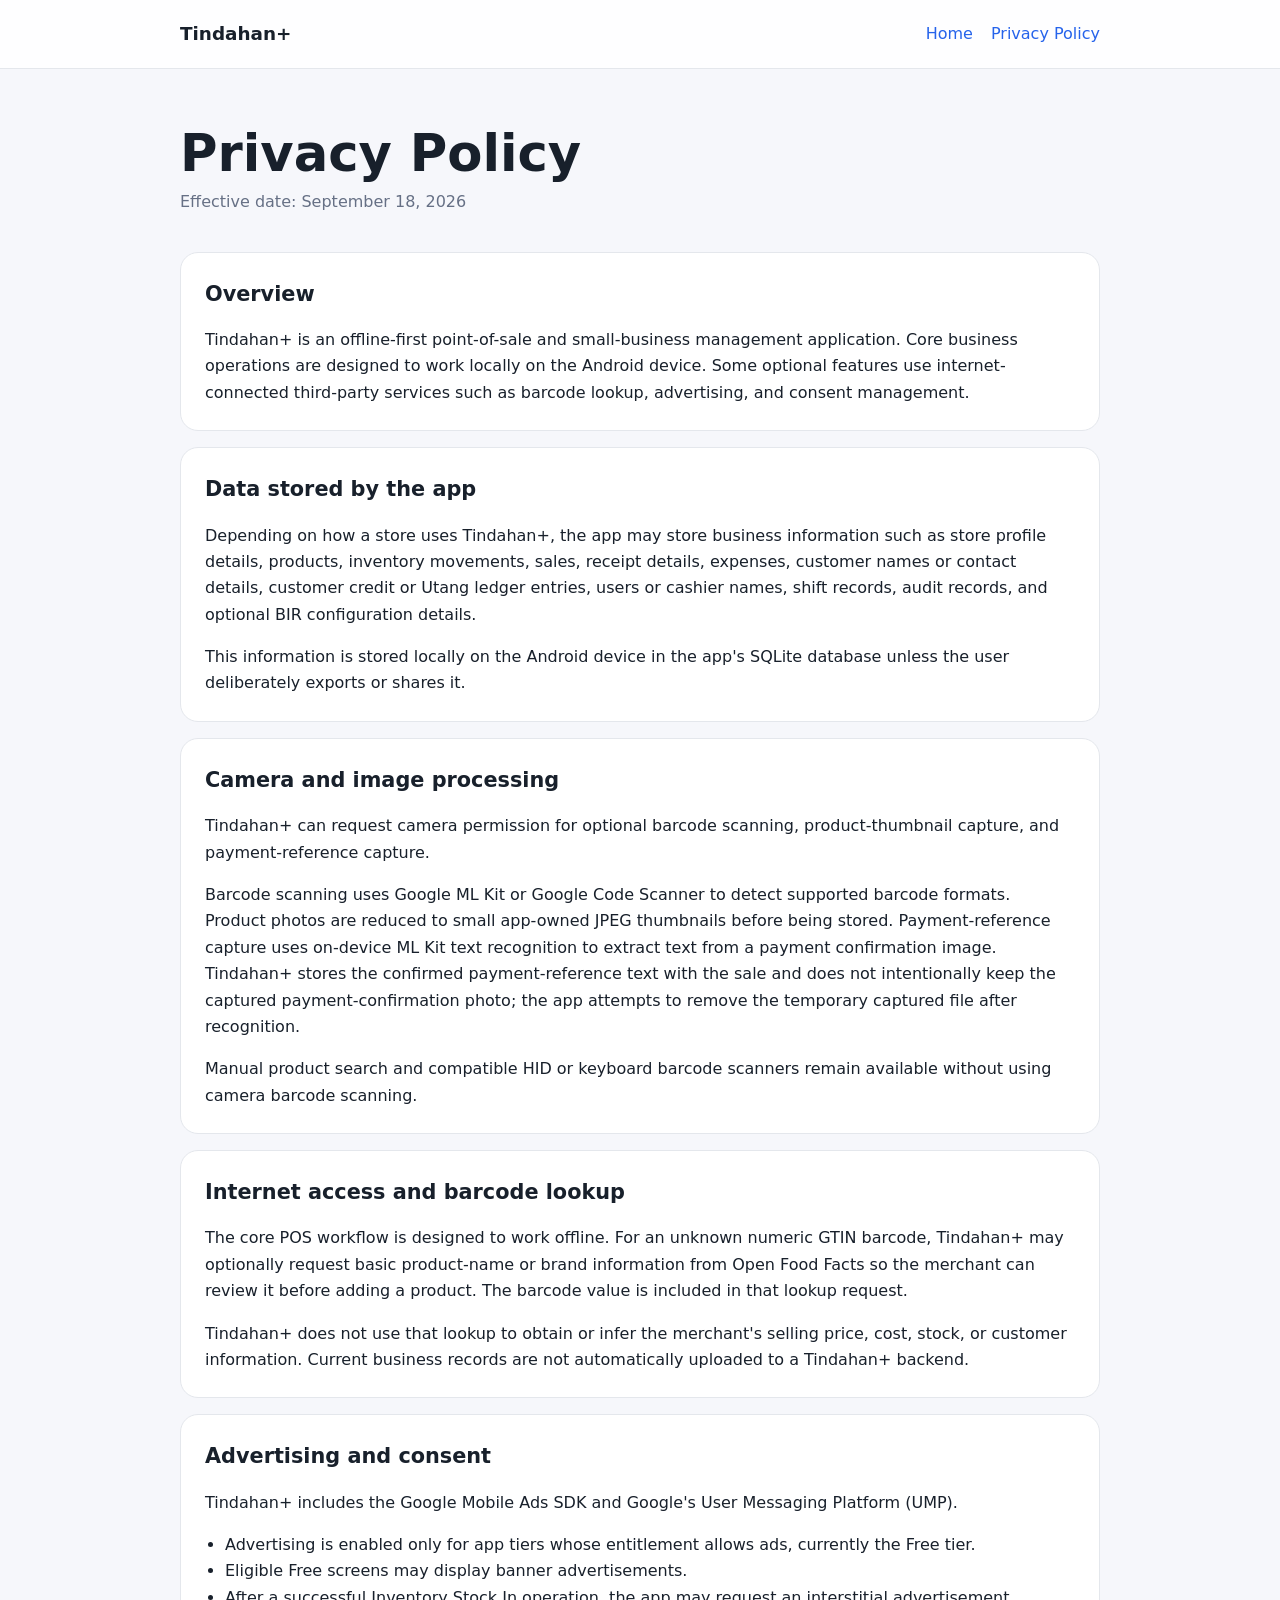
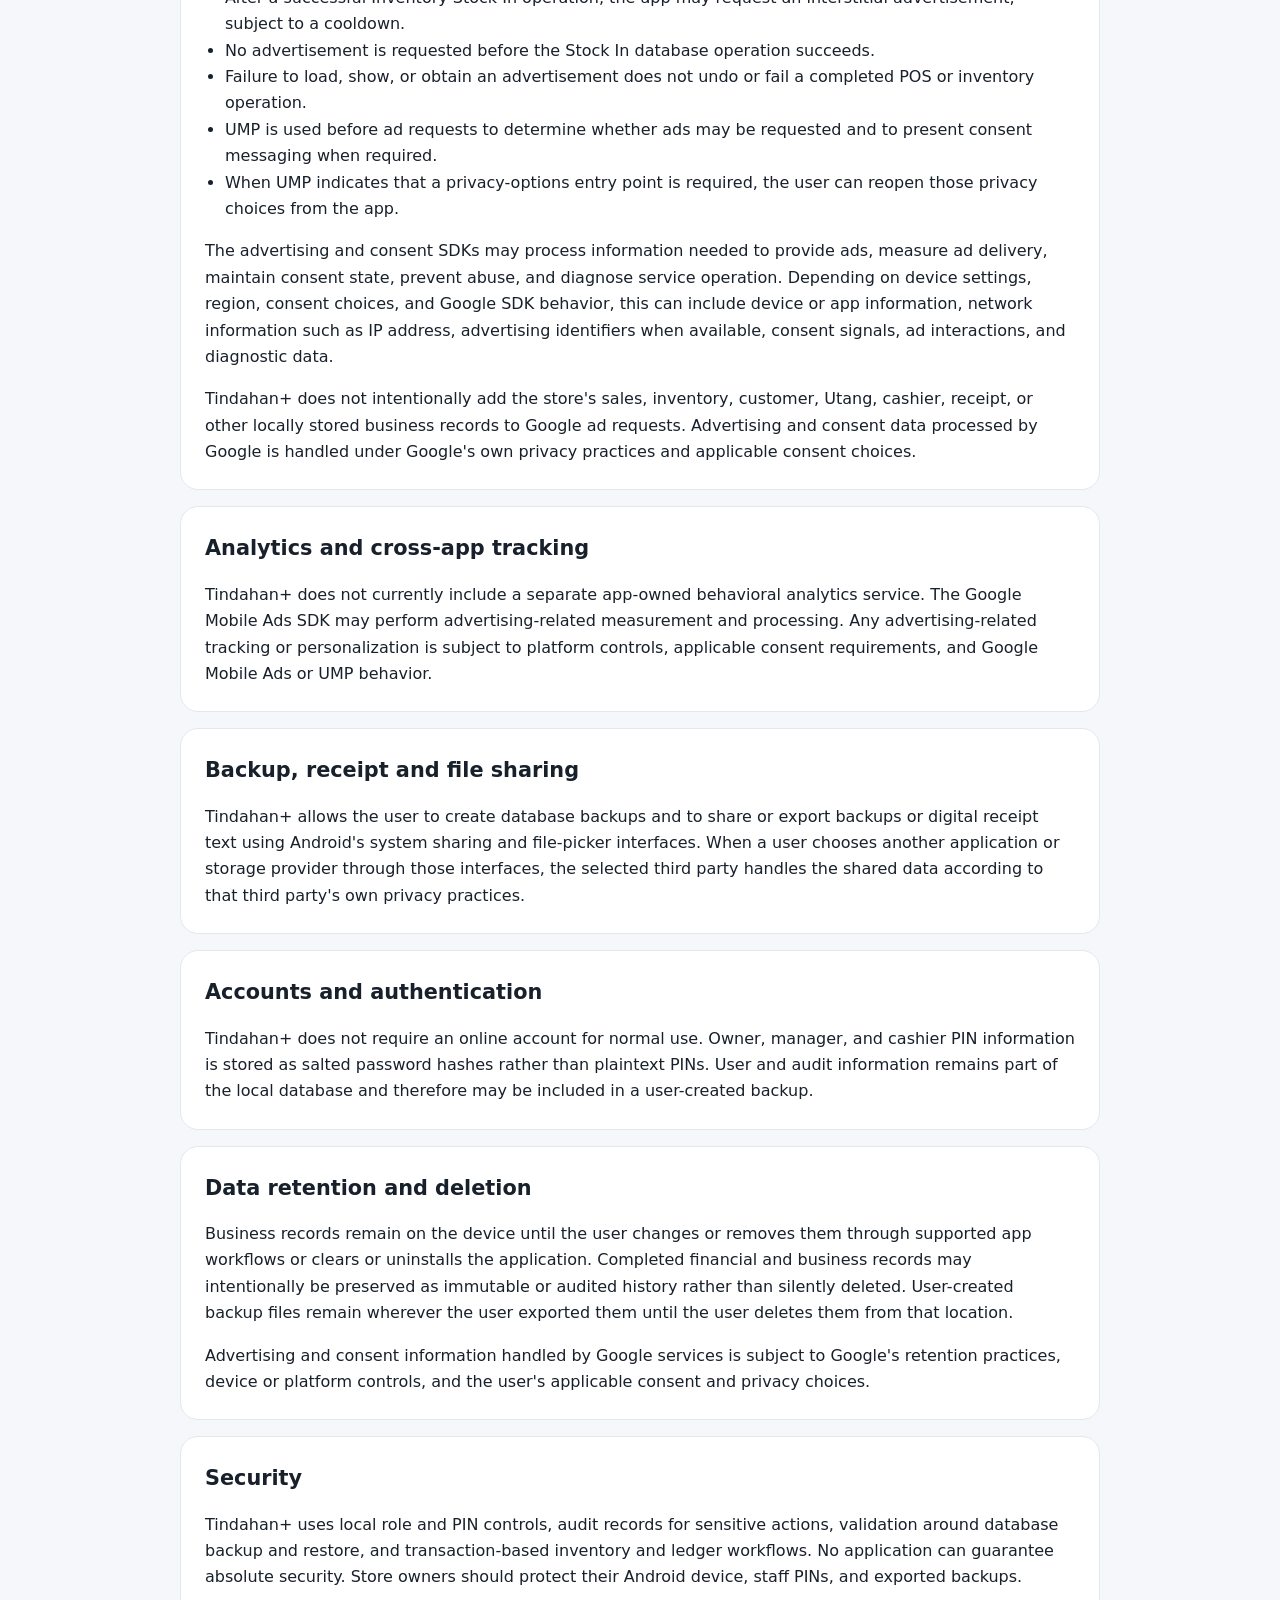
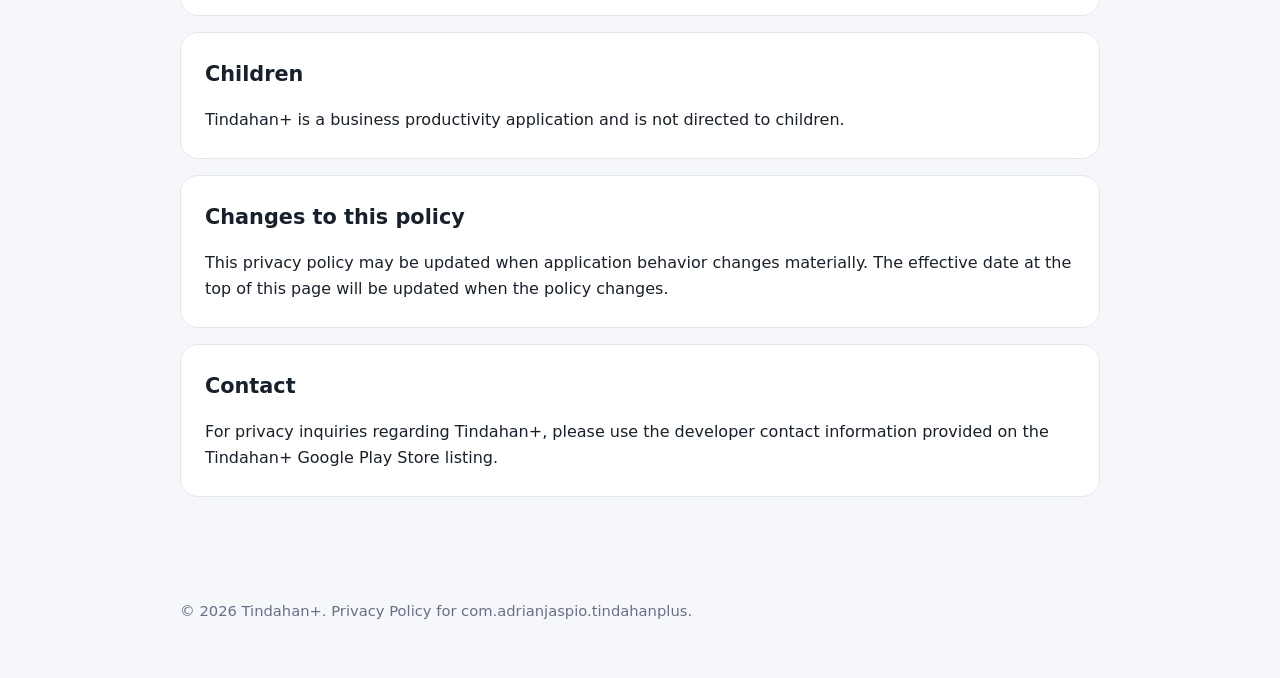
==== privacy/index.html @ 33406002 "Add public privacy policy page" ====
<!doctype html>
<html lang="en">
<head>
  <meta charset="utf-8">
  <meta name="viewport" content="width=device-width,initial-scale=1">
  <meta name="description" content="Privacy Policy for the Tindahan+ Android application.">
  <title>Privacy Policy — Tindahan+</title>
  <link rel="stylesheet" href="../styles.css">
</head>
<body>
  <header class="site-header">
    <nav class="nav" aria-label="Primary">
      <a class="brand" href="../">Tindahan+</a>
      <div class="nav-links">
        <a href="../">Home</a>
        <a href="./" aria-current="page">Privacy Policy</a>
      </div>
    </nav>
  </header>

  <main class="policy">
    <h1>Privacy Policy</h1>
    <p class="effective">Effective date: September 18, 2026</p>

    <section>
      <h2>Overview</h2>
      <p>Tindahan+ is an offline-first point-of-sale and small-business management application. Core business operations are designed to work locally on the Android device. Some optional features use internet-connected third-party services such as barcode lookup, advertising, and consent management.</p>
    </section>

    <section>
      <h2>Data stored by the app</h2>
      <p>Depending on how a store uses Tindahan+, the app may store business information such as store profile details, products, inventory movements, sales, receipt details, expenses, customer names or contact details, customer credit or Utang ledger entries, users or cashier names, shift records, audit records, and optional BIR configuration details.</p>
      <p>This information is stored locally on the Android device in the app's SQLite database unless the user deliberately exports or shares it.</p>
    </section>

    <section>
      <h2>Camera and image processing</h2>
      <p>Tindahan+ can request camera permission for optional barcode scanning, product-thumbnail capture, and payment-reference capture.</p>
      <p>Barcode scanning uses Google ML Kit or Google Code Scanner to detect supported barcode formats. Product photos are reduced to small app-owned JPEG thumbnails before being stored. Payment-reference capture uses on-device ML Kit text recognition to extract text from a payment confirmation image. Tindahan+ stores the confirmed payment-reference text with the sale and does not intentionally keep the captured payment-confirmation photo; the app attempts to remove the temporary captured file after recognition.</p>
      <p>Manual product search and compatible HID or keyboard barcode scanners remain available without using camera barcode scanning.</p>
    </section>

    <section>
      <h2>Internet access and barcode lookup</h2>
      <p>The core POS workflow is designed to work offline. For an unknown numeric GTIN barcode, Tindahan+ may optionally request basic product-name or brand information from Open Food Facts so the merchant can review it before adding a product. The barcode value is included in that lookup request.</p>
      <p>Tindahan+ does not use that lookup to obtain or infer the merchant's selling price, cost, stock, or customer information. Current business records are not automatically uploaded to a Tindahan+ backend.</p>
    </section>

    <section>
      <h2>Advertising and consent</h2>
      <p>Tindahan+ includes the Google Mobile Ads SDK and Google's User Messaging Platform (UMP).</p>
      <ul>
        <li>Advertising is enabled only for app tiers whose entitlement allows ads, currently the Free tier.</li>
        <li>Eligible Free screens may display banner advertisements.</li>
        <li>After a successful Inventory Stock In operation, the app may request an interstitial advertisement, subject to a cooldown.</li>
        <li>No advertisement is requested before the Stock In database operation succeeds.</li>
        <li>Failure to load, show, or obtain an advertisement does not undo or fail a completed POS or inventory operation.</li>
        <li>UMP is used before ad requests to determine whether ads may be requested and to present consent messaging when required.</li>
        <li>When UMP indicates that a privacy-options entry point is required, the user can reopen those privacy choices from the app.</li>
      </ul>
      <p>The advertising and consent SDKs may process information needed to provide ads, measure ad delivery, maintain consent state, prevent abuse, and diagnose service operation. Depending on device settings, region, consent choices, and Google SDK behavior, this can include device or app information, network information such as IP address, advertising identifiers when available, consent signals, ad interactions, and diagnostic data.</p>
      <p>Tindahan+ does not intentionally add the store's sales, inventory, customer, Utang, cashier, receipt, or other locally stored business records to Google ad requests. Advertising and consent data processed by Google is handled under Google's own privacy practices and applicable consent choices.</p>
    </section>

    <section>
      <h2>Analytics and cross-app tracking</h2>
      <p>Tindahan+ does not currently include a separate app-owned behavioral analytics service. The Google Mobile Ads SDK may perform advertising-related measurement and processing. Any advertising-related tracking or personalization is subject to platform controls, applicable consent requirements, and Google Mobile Ads or UMP behavior.</p>
    </section>

    <section>
      <h2>Backup, receipt and file sharing</h2>
      <p>Tindahan+ allows the user to create database backups and to share or export backups or digital receipt text using Android's system sharing and file-picker interfaces. When a user chooses another application or storage provider through those interfaces, the selected third party handles the shared data according to that third party's own privacy practices.</p>
    </section>

    <section>
      <h2>Accounts and authentication</h2>
      <p>Tindahan+ does not require an online account for normal use. Owner, manager, and cashier PIN information is stored as salted password hashes rather than plaintext PINs. User and audit information remains part of the local database and therefore may be included in a user-created backup.</p>
    </section>

    <section>
      <h2>Data retention and deletion</h2>
      <p>Business records remain on the device until the user changes or removes them through supported app workflows or clears or uninstalls the application. Completed financial and business records may intentionally be preserved as immutable or audited history rather than silently deleted. User-created backup files remain wherever the user exported them until the user deletes them from that location.</p>
      <p>Advertising and consent information handled by Google services is subject to Google's retention practices, device or platform controls, and the user's applicable consent and privacy choices.</p>
    </section>

    <section>
      <h2>Security</h2>
      <p>Tindahan+ uses local role and PIN controls, audit records for sensitive actions, validation around database backup and restore, and transaction-based inventory and ledger workflows. No application can guarantee absolute security. Store owners should protect their Android device, staff PINs, and exported backups.</p>
    </section>

    <section>
      <h2>Children</h2>
      <p>Tindahan+ is a business productivity application and is not directed to children.</p>
    </section>

    <section>
      <h2>Changes to this policy</h2>
      <p>This privacy policy may be updated when application behavior changes materially. The effective date at the top of this page will be updated when the policy changes.</p>
    </section>

    <section>
      <h2>Contact</h2>
      <p>For privacy inquiries regarding Tindahan+, please use the developer contact information provided on the Tindahan+ Google Play Store listing.</p>
    </section>
  </main>

  <footer>
    <p>© 2026 Tindahan+. Privacy Policy for com.adrianjaspio.tindahanplus.</p>
  </footer>
</body>
</html>
---- styles.css ----
:root{
  --bg:#f6f7fb;
  --surface:#ffffff;
  --text:#18202b;
  --muted:#667085;
  --border:#e4e7ec;
  --accent:#2563eb;
  --max:920px;
}
*{box-sizing:border-box}
html{scroll-behavior:smooth}
body{
  margin:0;
  font-family:Inter,ui-sans-serif,system-ui,-apple-system,BlinkMacSystemFont,"Segoe UI",sans-serif;
  background:var(--bg);
  color:var(--text);
  line-height:1.65;
}
a{color:var(--accent);text-decoration:none}
a:hover{text-decoration:underline}
.site-header{
  background:rgba(255,255,255,.94);
  border-bottom:1px solid var(--border);
}
.nav{
  width:min(var(--max),calc(100% - 32px));
  margin:0 auto;
  min-height:68px;
  display:flex;
  align-items:center;
  justify-content:space-between;
  gap:24px;
}
.brand{font-weight:800;font-size:1.15rem;color:var(--text)}
.nav-links{display:flex;gap:18px;flex-wrap:wrap}
.hero{
  width:min(var(--max),calc(100% - 32px));
  margin:0 auto;
  padding:84px 0 64px;
}
.hero h1{font-size:clamp(2.35rem,7vw,4.7rem);line-height:1.02;margin:0 0 20px}
.hero p{font-size:1.18rem;color:var(--muted);max-width:700px;margin:0}
.card{
  width:min(var(--max),calc(100% - 32px));
  margin:0 auto 64px;
  background:var(--surface);
  border:1px solid var(--border);
  border-radius:22px;
  padding:clamp(24px,4vw,44px);
  box-shadow:0 14px 45px rgba(16,24,40,.06);
}
.card h2{margin-top:0}
.feature-grid{
  display:grid;
  grid-template-columns:repeat(2,minmax(0,1fr));
  gap:12px 28px;
  padding:0;
  margin:24px 0 0;
  list-style:none;
}
.feature-grid li{
  padding:12px 0;
  border-bottom:1px solid var(--border);
}
.policy{
  width:min(var(--max),calc(100% - 32px));
  margin:0 auto;
  padding:56px 0 72px;
}
.policy h1{font-size:clamp(2rem,5vw,3.2rem);line-height:1.1;margin:0 0 8px}
.policy .effective{color:var(--muted);margin:0 0 36px}
.policy section{
  background:var(--surface);
  border:1px solid var(--border);
  border-radius:18px;
  padding:24px;
  margin:0 0 16px;
}
.policy h2{font-size:1.3rem;margin:0 0 10px}
.policy p:last-child,.policy ul:last-child{margin-bottom:0}
.policy ul{padding-left:1.25rem}
footer{
  width:min(var(--max),calc(100% - 32px));
  margin:0 auto;
  padding:0 0 40px;
  color:var(--muted);
  font-size:.92rem;
}
@media(max-width:680px){
  .feature-grid{grid-template-columns:1fr}
  .hero{padding-top:58px}
  .nav{align-items:flex-start;padding:16px 0;min-height:auto}
}
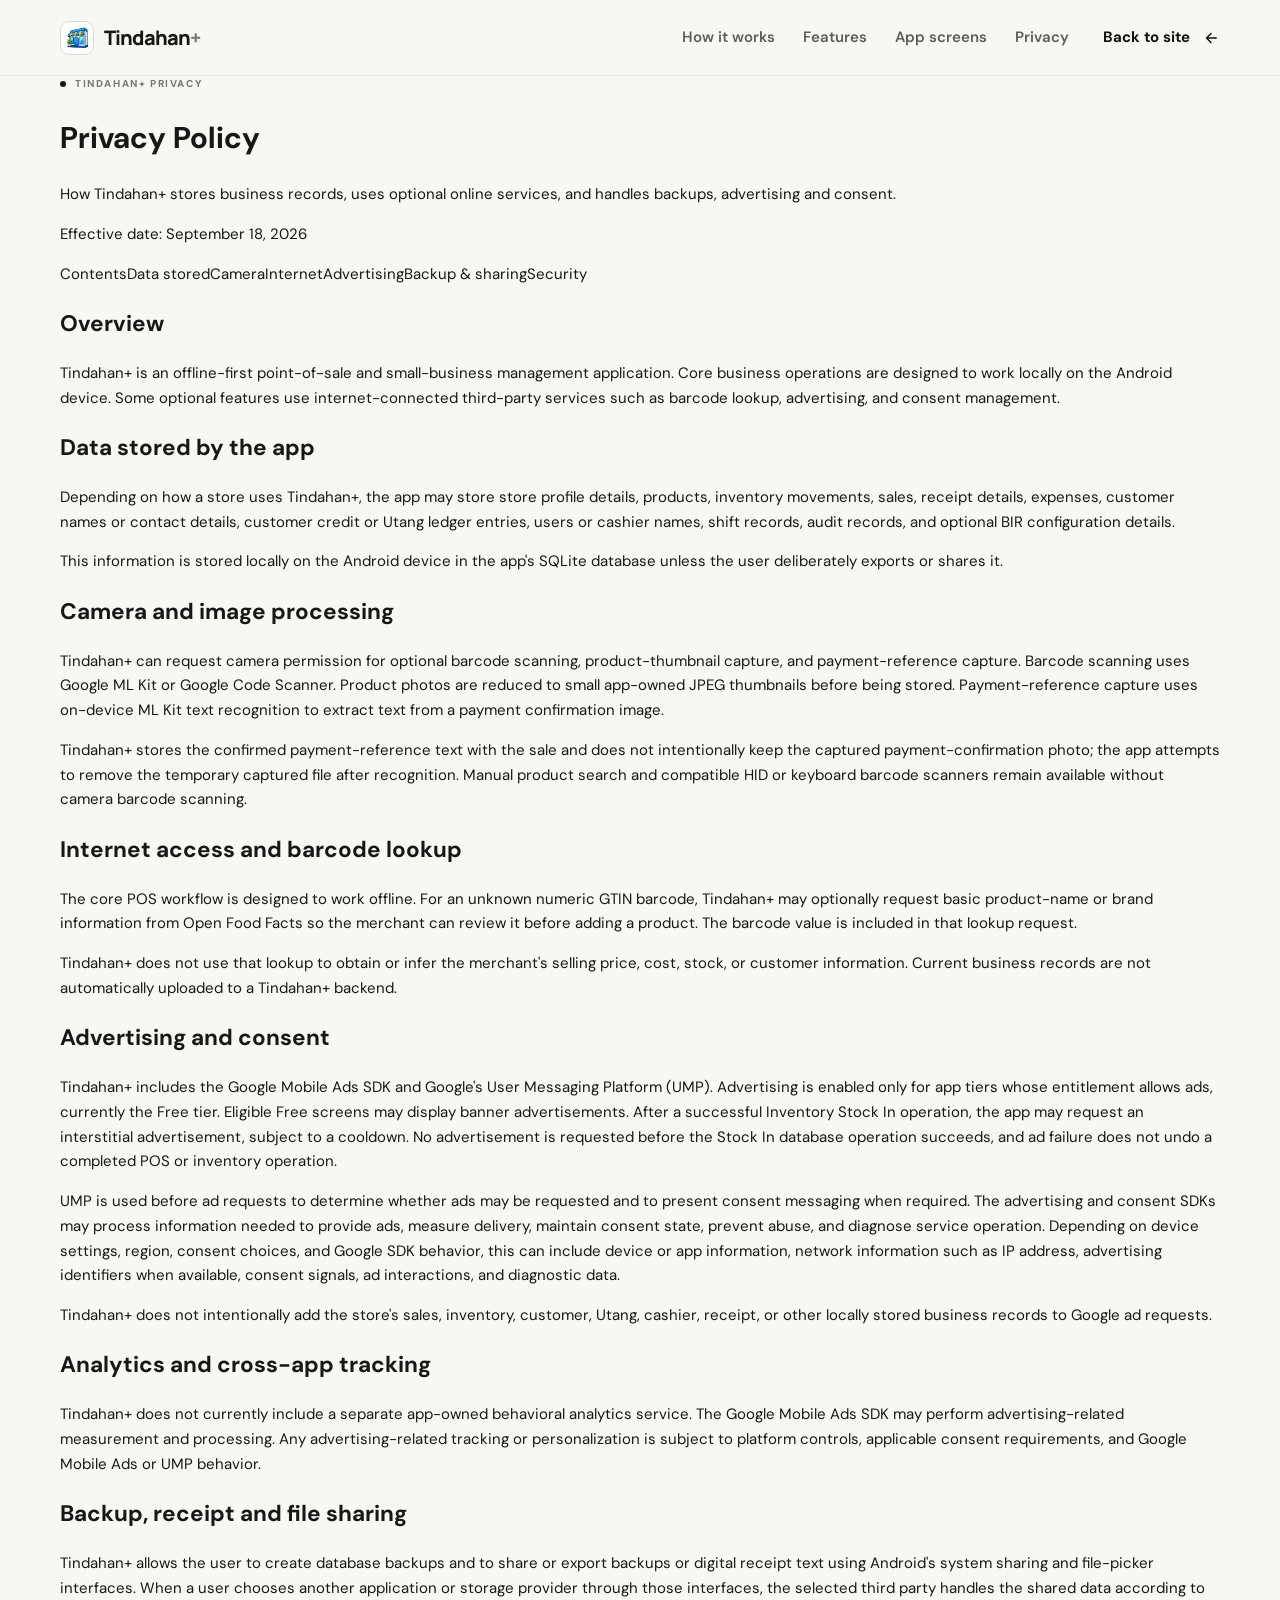
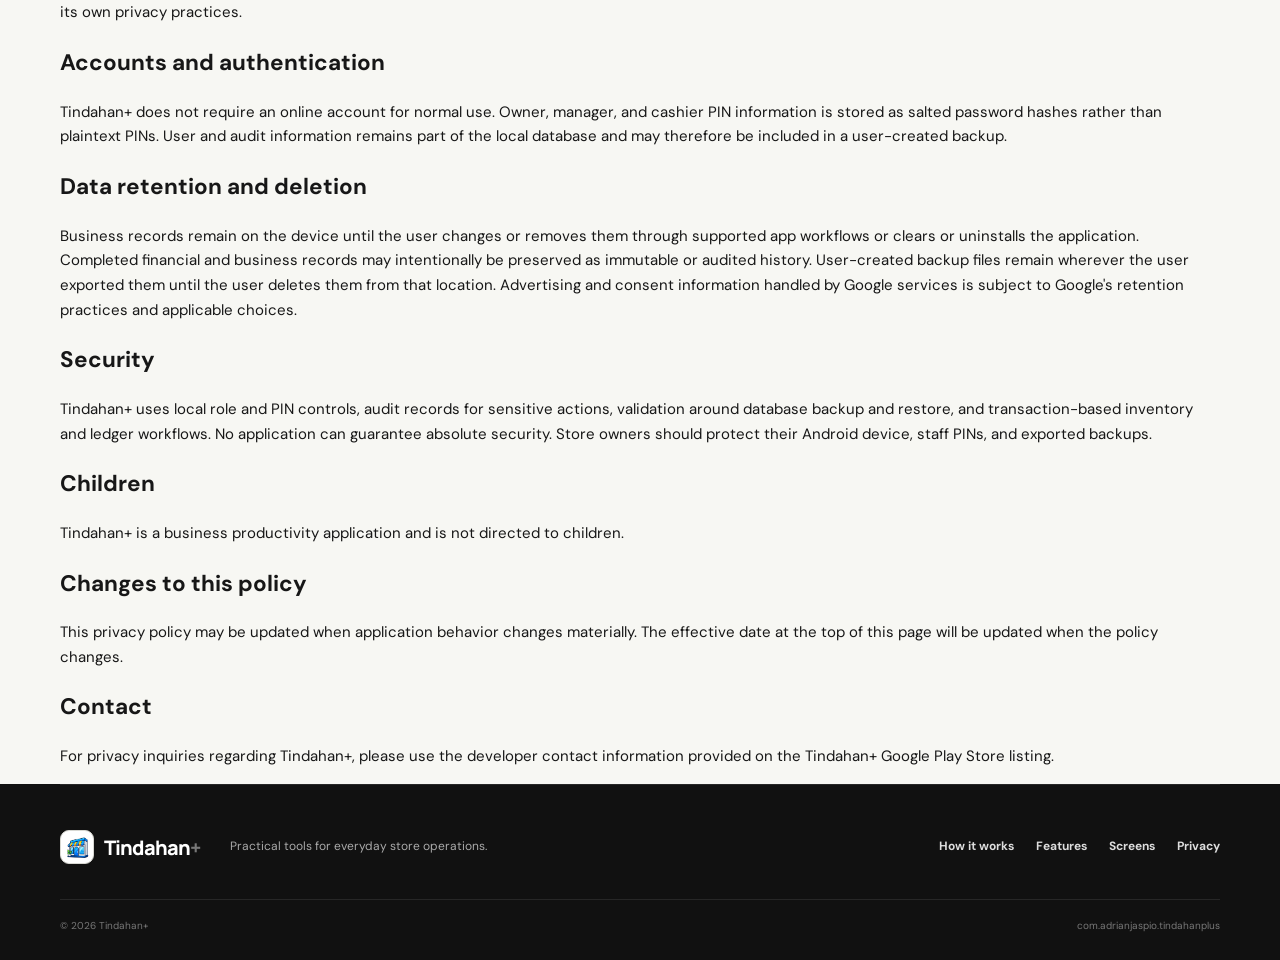
==== commit 8dee94b1: "Align privacy page with main site design" ====
--- a/privacy/index.html
+++ b/privacy/index.html
@@ -1,111 +1,35 @@
 <!doctype html>
 <html lang="en">
 <head>
-  <meta charset="utf-8">
-  <meta name="viewport" content="width=device-width,initial-scale=1">
-  <meta name="description" content="Privacy Policy for the Tindahan+ Android application.">
-  <title>Privacy Policy — Tindahan+</title>
-  <link rel="stylesheet" href="../styles.css">
+<meta charset="utf-8"><meta name="viewport" content="width=device-width,initial-scale=1">
+<meta name="theme-color" content="#111111">
+<meta name="description" content="Privacy Policy for the Tindahan+ Android application.">
+<link rel="stylesheet" href="../styles.css">
+<title>Privacy Policy — Tindahan+</title>
 </head>
 <body>
-  <header class="site-header">
-    <nav class="nav" aria-label="Primary">
-      <a class="brand" href="../">Tindahan+</a>
-      <div class="nav-links">
-        <a href="../">Home</a>
-        <a href="./" aria-current="page">Privacy Policy</a>
-      </div>
-    </nav>
-  </header>
-
-  <main class="policy">
-    <h1>Privacy Policy</h1>
-    <p class="effective">Effective date: September 18, 2026</p>
-
-    <section>
-      <h2>Overview</h2>
-      <p>Tindahan+ is an offline-first point-of-sale and small-business management application. Core business operations are designed to work locally on the Android device. Some optional features use internet-connected third-party services such as barcode lookup, advertising, and consent management.</p>
-    </section>
-
-    <section>
-      <h2>Data stored by the app</h2>
-      <p>Depending on how a store uses Tindahan+, the app may store business information such as store profile details, products, inventory movements, sales, receipt details, expenses, customer names or contact details, customer credit or Utang ledger entries, users or cashier names, shift records, audit records, and optional BIR configuration details.</p>
-      <p>This information is stored locally on the Android device in the app's SQLite database unless the user deliberately exports or shares it.</p>
-    </section>
-
-    <section>
-      <h2>Camera and image processing</h2>
-      <p>Tindahan+ can request camera permission for optional barcode scanning, product-thumbnail capture, and payment-reference capture.</p>
-      <p>Barcode scanning uses Google ML Kit or Google Code Scanner to detect supported barcode formats. Product photos are reduced to small app-owned JPEG thumbnails before being stored. Payment-reference capture uses on-device ML Kit text recognition to extract text from a payment confirmation image. Tindahan+ stores the confirmed payment-reference text with the sale and does not intentionally keep the captured payment-confirmation photo; the app attempts to remove the temporary captured file after recognition.</p>
-      <p>Manual product search and compatible HID or keyboard barcode scanners remain available without using camera barcode scanning.</p>
-    </section>
-
-    <section>
-      <h2>Internet access and barcode lookup</h2>
-      <p>The core POS workflow is designed to work offline. For an unknown numeric GTIN barcode, Tindahan+ may optionally request basic product-name or brand information from Open Food Facts so the merchant can review it before adding a product. The barcode value is included in that lookup request.</p>
-      <p>Tindahan+ does not use that lookup to obtain or infer the merchant's selling price, cost, stock, or customer information. Current business records are not automatically uploaded to a Tindahan+ backend.</p>
-    </section>
-
-    <section>
-      <h2>Advertising and consent</h2>
-      <p>Tindahan+ includes the Google Mobile Ads SDK and Google's User Messaging Platform (UMP).</p>
-      <ul>
-        <li>Advertising is enabled only for app tiers whose entitlement allows ads, currently the Free tier.</li>
-        <li>Eligible Free screens may display banner advertisements.</li>
-        <li>After a successful Inventory Stock In operation, the app may request an interstitial advertisement, subject to a cooldown.</li>
-        <li>No advertisement is requested before the Stock In database operation succeeds.</li>
-        <li>Failure to load, show, or obtain an advertisement does not undo or fail a completed POS or inventory operation.</li>
-        <li>UMP is used before ad requests to determine whether ads may be requested and to present consent messaging when required.</li>
-        <li>When UMP indicates that a privacy-options entry point is required, the user can reopen those privacy choices from the app.</li>
-      </ul>
-      <p>The advertising and consent SDKs may process information needed to provide ads, measure ad delivery, maintain consent state, prevent abuse, and diagnose service operation. Depending on device settings, region, consent choices, and Google SDK behavior, this can include device or app information, network information such as IP address, advertising identifiers when available, consent signals, ad interactions, and diagnostic data.</p>
-      <p>Tindahan+ does not intentionally add the store's sales, inventory, customer, Utang, cashier, receipt, or other locally stored business records to Google ad requests. Advertising and consent data processed by Google is handled under Google's own privacy practices and applicable consent choices.</p>
-    </section>
-
-    <section>
-      <h2>Analytics and cross-app tracking</h2>
-      <p>Tindahan+ does not currently include a separate app-owned behavioral analytics service. The Google Mobile Ads SDK may perform advertising-related measurement and processing. Any advertising-related tracking or personalization is subject to platform controls, applicable consent requirements, and Google Mobile Ads or UMP behavior.</p>
-    </section>
-
-    <section>
-      <h2>Backup, receipt and file sharing</h2>
-      <p>Tindahan+ allows the user to create database backups and to share or export backups or digital receipt text using Android's system sharing and file-picker interfaces. When a user chooses another application or storage provider through those interfaces, the selected third party handles the shared data according to that third party's own privacy practices.</p>
-    </section>
-
-    <section>
-      <h2>Accounts and authentication</h2>
-      <p>Tindahan+ does not require an online account for normal use. Owner, manager, and cashier PIN information is stored as salted password hashes rather than plaintext PINs. User and audit information remains part of the local database and therefore may be included in a user-created backup.</p>
-    </section>
-
-    <section>
-      <h2>Data retention and deletion</h2>
-      <p>Business records remain on the device until the user changes or removes them through supported app workflows or clears or uninstalls the application. Completed financial and business records may intentionally be preserved as immutable or audited history rather than silently deleted. User-created backup files remain wherever the user exported them until the user deletes them from that location.</p>
-      <p>Advertising and consent information handled by Google services is subject to Google's retention practices, device or platform controls, and the user's applicable consent and privacy choices.</p>
-    </section>
-
-    <section>
-      <h2>Security</h2>
-      <p>Tindahan+ uses local role and PIN controls, audit records for sensitive actions, validation around database backup and restore, and transaction-based inventory and ledger workflows. No application can guarantee absolute security. Store owners should protect their Android device, staff PINs, and exported backups.</p>
-    </section>
-
-    <section>
-      <h2>Children</h2>
-      <p>Tindahan+ is a business productivity application and is not directed to children.</p>
-    </section>
-
-    <section>
-      <h2>Changes to this policy</h2>
-      <p>This privacy policy may be updated when application behavior changes materially. The effective date at the top of this page will be updated when the policy changes.</p>
-    </section>
-
-    <section>
-      <h2>Contact</h2>
-      <p>For privacy inquiries regarding Tindahan+, please use the developer contact information provided on the Tindahan+ Google Play Store listing.</p>
-    </section>
-  </main>
-
-  <footer>
-    <p>© 2026 Tindahan+. Privacy Policy for com.adrianjaspio.tindahanplus.</p>
-  </footer>
-</body>
-</html>
+<a class="skip" href="#main">Skip to content</a>
+<header class="header"><div class="shell nav">
+<a class="brand" href="../"><span class="brand-logo"><img src="../Resources/AppLogo.png" alt=""></span><span>Tindahan<span>+</span></span></a>
+<nav aria-label="Main navigation"><a href="../#workflow">How it works</a><a href="../#features">Features</a><a href="../#screens">App screens</a><a href="./" aria-current="page">Privacy</a></nav>
+<a class="nav-button" href="../">Back to site <svg viewBox="0 0 24 24" aria-hidden="true"><path d="M19 12H6m6-6-6 6 6 6" fill="none" stroke="currentColor" stroke-width="2" stroke-linecap="round" stroke-linejoin="round"/></svg></a>
+</div></header>
+<main id="main" class="policy-page"><div class="shell policy-shell">
+<div class="eyebrow"><span></span> Tindahan+ privacy</div><h1>Privacy Policy</h1><p class="policy-lead">How Tindahan+ stores business records, uses optional online services, and handles backups, advertising and consent.</p><p class="effective">Effective date: September 18, 2026</p>
+<div class="policy-layout"><aside><span>Contents</span><a href="#stored">Data stored</a><a href="#camera">Camera</a><a href="#internet">Internet</a><a href="#ads">Advertising</a><a href="#backup">Backup &amp; sharing</a><a href="#security">Security</a></aside><div class="policy">
+<section><h2>Overview</h2><p>Tindahan+ is an offline-first point-of-sale and small-business management application. Core business operations are designed to work locally on the Android device. Some optional features use internet-connected third-party services such as barcode lookup, advertising, and consent management.</p></section>
+<section id="stored"><h2>Data stored by the app</h2><p>Depending on how a store uses Tindahan+, the app may store store profile details, products, inventory movements, sales, receipt details, expenses, customer names or contact details, customer credit or Utang ledger entries, users or cashier names, shift records, audit records, and optional BIR configuration details.</p><p>This information is stored locally on the Android device in the app's SQLite database unless the user deliberately exports or shares it.</p></section>
+<section id="camera"><h2>Camera and image processing</h2><p>Tindahan+ can request camera permission for optional barcode scanning, product-thumbnail capture, and payment-reference capture. Barcode scanning uses Google ML Kit or Google Code Scanner. Product photos are reduced to small app-owned JPEG thumbnails before being stored. Payment-reference capture uses on-device ML Kit text recognition to extract text from a payment confirmation image.</p><p>Tindahan+ stores the confirmed payment-reference text with the sale and does not intentionally keep the captured payment-confirmation photo; the app attempts to remove the temporary captured file after recognition. Manual product search and compatible HID or keyboard barcode scanners remain available without camera barcode scanning.</p></section>
+<section id="internet"><h2>Internet access and barcode lookup</h2><p>The core POS workflow is designed to work offline. For an unknown numeric GTIN barcode, Tindahan+ may optionally request basic product-name or brand information from Open Food Facts so the merchant can review it before adding a product. The barcode value is included in that lookup request.</p><p>Tindahan+ does not use that lookup to obtain or infer the merchant's selling price, cost, stock, or customer information. Current business records are not automatically uploaded to a Tindahan+ backend.</p></section>
+<section id="ads"><h2>Advertising and consent</h2><p>Tindahan+ includes the Google Mobile Ads SDK and Google's User Messaging Platform (UMP). Advertising is enabled only for app tiers whose entitlement allows ads, currently the Free tier. Eligible Free screens may display banner advertisements. After a successful Inventory Stock In operation, the app may request an interstitial advertisement, subject to a cooldown. No advertisement is requested before the Stock In database operation succeeds, and ad failure does not undo a completed POS or inventory operation.</p><p>UMP is used before ad requests to determine whether ads may be requested and to present consent messaging when required. The advertising and consent SDKs may process information needed to provide ads, measure delivery, maintain consent state, prevent abuse, and diagnose service operation. Depending on device settings, region, consent choices, and Google SDK behavior, this can include device or app information, network information such as IP address, advertising identifiers when available, consent signals, ad interactions, and diagnostic data.</p><p>Tindahan+ does not intentionally add the store's sales, inventory, customer, Utang, cashier, receipt, or other locally stored business records to Google ad requests.</p></section>
+<section><h2>Analytics and cross-app tracking</h2><p>Tindahan+ does not currently include a separate app-owned behavioral analytics service. The Google Mobile Ads SDK may perform advertising-related measurement and processing. Any advertising-related tracking or personalization is subject to platform controls, applicable consent requirements, and Google Mobile Ads or UMP behavior.</p></section>
+<section id="backup"><h2>Backup, receipt and file sharing</h2><p>Tindahan+ allows the user to create database backups and to share or export backups or digital receipt text using Android's system sharing and file-picker interfaces. When a user chooses another application or storage provider through those interfaces, the selected third party handles the shared data according to its own privacy practices.</p></section>
+<section><h2>Accounts and authentication</h2><p>Tindahan+ does not require an online account for normal use. Owner, manager, and cashier PIN information is stored as salted password hashes rather than plaintext PINs. User and audit information remains part of the local database and may therefore be included in a user-created backup.</p></section>
+<section><h2>Data retention and deletion</h2><p>Business records remain on the device until the user changes or removes them through supported app workflows or clears or uninstalls the application. Completed financial and business records may intentionally be preserved as immutable or audited history. User-created backup files remain wherever the user exported them until the user deletes them from that location. Advertising and consent information handled by Google services is subject to Google's retention practices and applicable choices.</p></section>
+<section id="security"><h2>Security</h2><p>Tindahan+ uses local role and PIN controls, audit records for sensitive actions, validation around database backup and restore, and transaction-based inventory and ledger workflows. No application can guarantee absolute security. Store owners should protect their Android device, staff PINs, and exported backups.</p></section>
+<section><h2>Children</h2><p>Tindahan+ is a business productivity application and is not directed to children.</p></section>
+<section><h2>Changes to this policy</h2><p>This privacy policy may be updated when application behavior changes materially. The effective date at the top of this page will be updated when the policy changes.</p></section>
+<section><h2>Contact</h2><p>For privacy inquiries regarding Tindahan+, please use the developer contact information provided on the Tindahan+ Google Play Store listing.</p></section>
+</div></div></div></main>
+<footer><div class="shell footer"><div class="footer-top"><a class="brand" href="../"><span class="brand-logo"><img src="../Resources/AppLogo.png" alt=""></span><span>Tindahan<span>+</span></span></a><p>Practical tools for everyday store operations.</p><div class="footer-links"><a href="../#workflow">How it works</a><a href="../#features">Features</a><a href="../#screens">Screens</a><a href="./">Privacy</a></div></div><div class="footer-bottom"><span>© 2026 Tindahan+</span><span>com.adrianjaspio.tindahanplus</span></div></div></footer>
+</body></html>
--- a/styles.css
+++ b/styles.css
@@ -1,93 +1,18 @@
-:root{
-  --bg:#f6f7fb;
-  --surface:#ffffff;
-  --text:#18202b;
-  --muted:#667085;
-  --border:#e4e7ec;
-  --accent:#2563eb;
-  --max:920px;
-}
-*{box-sizing:border-box}
-html{scroll-behavior:smooth}
-body{
-  margin:0;
-  font-family:Inter,ui-sans-serif,system-ui,-apple-system,BlinkMacSystemFont,"Segoe UI",sans-serif;
-  background:var(--bg);
-  color:var(--text);
-  line-height:1.65;
-}
-a{color:var(--accent);text-decoration:none}
-a:hover{text-decoration:underline}
-.site-header{
-  background:rgba(255,255,255,.94);
-  border-bottom:1px solid var(--border);
-}
-.nav{
-  width:min(var(--max),calc(100% - 32px));
-  margin:0 auto;
-  min-height:68px;
-  display:flex;
-  align-items:center;
-  justify-content:space-between;
-  gap:24px;
-}
-.brand{font-weight:800;font-size:1.15rem;color:var(--text)}
-.nav-links{display:flex;gap:18px;flex-wrap:wrap}
-.hero{
-  width:min(var(--max),calc(100% - 32px));
-  margin:0 auto;
-  padding:84px 0 64px;
-}
-.hero h1{font-size:clamp(2.35rem,7vw,4.7rem);line-height:1.02;margin:0 0 20px}
-.hero p{font-size:1.18rem;color:var(--muted);max-width:700px;margin:0}
-.card{
-  width:min(var(--max),calc(100% - 32px));
-  margin:0 auto 64px;
-  background:var(--surface);
-  border:1px solid var(--border);
-  border-radius:22px;
-  padding:clamp(24px,4vw,44px);
-  box-shadow:0 14px 45px rgba(16,24,40,.06);
-}
-.card h2{margin-top:0}
-.feature-grid{
-  display:grid;
-  grid-template-columns:repeat(2,minmax(0,1fr));
-  gap:12px 28px;
-  padding:0;
-  margin:24px 0 0;
-  list-style:none;
-}
-.feature-grid li{
-  padding:12px 0;
-  border-bottom:1px solid var(--border);
-}
-.policy{
-  width:min(var(--max),calc(100% - 32px));
-  margin:0 auto;
-  padding:56px 0 72px;
-}
-.policy h1{font-size:clamp(2rem,5vw,3.2rem);line-height:1.1;margin:0 0 8px}
-.policy .effective{color:var(--muted);margin:0 0 36px}
-.policy section{
-  background:var(--surface);
-  border:1px solid var(--border);
-  border-radius:18px;
-  padding:24px;
-  margin:0 0 16px;
-}
-.policy h2{font-size:1.3rem;margin:0 0 10px}
-.policy p:last-child,.policy ul:last-child{margin-bottom:0}
-.policy ul{padding-left:1.25rem}
-footer{
-  width:min(var(--max),calc(100% - 32px));
-  margin:0 auto;
-  padding:0 0 40px;
-  color:var(--muted);
-  font-size:.92rem;
-}
-@media(max-width:680px){
-  .feature-grid{grid-template-columns:1fr}
-  .hero{padding-top:58px}
-  .nav{align-items:flex-start;padding:16px 0;min-height:auto}
-}
+@import url('https://fonts.googleapis.com/css2?family=DM+Sans:wght@400;500;600;700&family=Manrope:wght@600;700;800&display=swap');
+:root{--ink:#171717;--deep:#111;--paper:#f7f7f3;--soft:#ecece8;--white:#fff;--line:#deded8;--muted:#6d6d67;--max:1160px}
+*{box-sizing:border-box}html{scroll-behavior:smooth}body{margin:0;background:var(--paper);color:var(--ink);font:15px/1.65 'DM Sans',system-ui,sans-serif}a{color:inherit;text-decoration:none}.shell{width:min(var(--max),calc(100% - 48px));margin:auto}.skip{position:absolute;left:-9999px}.skip:focus{left:16px;top:16px;background:#111;color:#fff;padding:10px;border-radius:8px;z-index:99}
+.header{height:76px;position:sticky;top:0;z-index:20;background:#f7f7f3ed;border-bottom:1px solid #deded880;backdrop-filter:blur(18px)}.nav{height:100%;display:flex;align-items:center;gap:34px}.brand{display:flex;align-items:center;gap:10px;font:800 20px 'Manrope';letter-spacing:-.05em}.brand>span:last-child>span{color:#777}.brand-logo{width:34px;height:34px;border-radius:9px;background:#fff;border:1px solid #d8d8d2;display:grid;place-items:center}.brand-logo img{width:25px;height:25px;object-fit:contain}.nav nav{display:flex;gap:28px;margin-left:auto;color:#5d5d58;font-weight:600}.nav nav a:hover{color:#111}.nav-button,.button,.text-link{display:inline-flex;align-items:center;gap:12px;font-weight:700}.nav-button{padding:10px 0;color:#111}svg{width:18px;height:18px}
+.hero{overflow:hidden}.hero-grid{min-height:700px;display:grid;grid-template-columns:1fr .9fr;align-items:center;gap:70px;padding:76px 0 92px}.eyebrow{display:flex;align-items:center;gap:9px;text-transform:uppercase;letter-spacing:.16em;font-size:10px;font-weight:800;color:#777}.eyebrow>span{width:6px;height:6px;border-radius:50%;background:#171717}.hero h1{font:800 clamp(3.8rem,6.4vw,6.35rem)/.91 'Manrope';letter-spacing:-.075em;margin:18px 0 25px}.hero h1 i{font-style:normal;color:#777}.hero-copy>p{max-width:610px;font-size:18px;line-height:1.7;color:var(--muted);margin:0}.hero-buttons{display:flex;align-items:center;gap:15px;margin-top:32px}.button{border-radius:9px;padding:13px 17px}.primary{background:#111;color:#fff;box-shadow:0 12px 25px #1111111c}.secondary{color:#333;border:1px solid #cfcfc9;background:#fff}.hero-facts{display:flex;gap:25px;margin-top:35px}.hero-facts span{display:flex;flex-direction:column;padding-left:14px;border-left:1px solid #cfcfc9}.hero-facts b{font-size:12px}.hero-facts small{font-size:10px;color:#777;margin-top:2px}
+.hero-product{height:540px;position:relative;display:grid;place-items:center}.hero-orbit{position:absolute;width:430px;height:430px;border-radius:50%;background:#e7e7e2}.hero-shot{position:relative;width:305px;height:540px;border-radius:28px;padding:8px;background:#111;box-shadow:0 35px 70px #11111130;transform:rotate(3deg);z-index:2;overflow:hidden}.hero-shot img{width:100%;height:100%;object-fit:cover;object-position:top;border-radius:22px}.hero-note{position:absolute;z-index:3;bottom:32px;left:8px;background:#fff;padding:13px 16px;border:1px solid var(--line);border-radius:12px;box-shadow:0 15px 35px #11111118}.hero-note strong,.hero-note span{display:block}.hero-note strong{font-size:12px}.hero-note span{font-size:10px;color:#777;margin-top:2px}
+.capabilities{background:#111;color:#ddd}.capability-row{height:68px;display:flex;justify-content:space-between;align-items:center;font-size:10px;font-weight:800;letter-spacing:.17em}.capability-row span:not(:last-child):after{content:'•';margin-left:55px;color:#777}
+.section{padding:120px 0}.section-heading{display:grid;grid-template-columns:1fr 1fr;gap:70px;align-items:end;margin-bottom:55px}.section-heading h2{font:800 clamp(2.8rem,5vw,4.7rem)/.97 'Manrope';letter-spacing:-.065em;margin:12px 0 0}.section-heading>p{max-width:440px;color:var(--muted);font-size:16px;margin:0 0 5px}.section-heading.compact{margin-bottom:45px}
+.workflow-grid{display:grid;grid-template-columns:1.3fr .7fr;grid-template-rows:1fr 1fr;gap:18px}.workflow-card{border-radius:22px;background:#e8e8e3;padding:30px;min-height:390px;position:relative;overflow:hidden;display:flex;flex-direction:column}.workflow-card.featured{grid-row:span 2;min-height:798px}.workflow-card.dark-card{background:#111;color:#fff}.workflow-card.dark-card p{color:#bdbdb7}.card-top{display:flex;justify-content:space-between;color:#777;font-size:9px;font-weight:800;letter-spacing:.12em;text-transform:uppercase}.dark-card .card-top{color:#aaa}.workflow-card h3{font:800 30px/1.05 'Manrope';letter-spacing:-.05em;margin:14px 0 8px;max-width:430px}.workflow-card p{color:var(--muted);max-width:430px;margin:0}.workflow-card img{display:block;position:absolute;width:235px;height:345px;object-fit:cover;object-position:top;border-radius:22px;padding:6px;background:#111;box-shadow:0 25px 50px #11111125;right:28px;bottom:-100px;transform:rotate(-6deg)}.workflow-card.featured img{width:320px;height:470px;right:45px;bottom:-100px;transform:rotate(-5deg)}
+.feature-section{background:#fff}.feature-grid{display:grid;grid-template-columns:repeat(4,1fr);border-top:1px solid var(--line)}.feature-grid article{padding:28px 24px 20px 0;border-right:1px solid var(--line);min-height:280px}.feature-grid article+article{padding-left:24px}.feature-grid article:last-child{border-right:0}.feature-grid article>span{font-size:10px;font-weight:800;color:#999991}.icon-box{width:44px;height:44px;border-radius:11px;background:#f0f0eb;color:#222;display:grid;place-items:center;border:1px solid #deded8;margin:34px 0 20px}.feature-grid h3{font:700 19px 'Manrope';margin:0 0 6px;letter-spacing:-.03em}.feature-grid p{font-size:13px;color:var(--muted);margin:0}
+.data-section{background:#ededeb}.data-grid{display:grid;grid-template-columns:1fr 1fr;gap:100px;align-items:start}.data-grid h2{font:800 clamp(2.6rem,4vw,4.1rem)/.98 'Manrope';letter-spacing:-.06em;margin:14px 0 20px}.data-grid p{max-width:560px;color:var(--muted);font-size:16px}.text-link{margin-top:20px;text-decoration:underline;text-underline-offset:4px}.data-list{border-top:1px solid #d4d4ce}.data-list>div{padding:22px 0;border-bottom:1px solid #d4d4ce}.data-list strong,.data-list span{display:block}.data-list strong{font:700 16px 'Manrope'}.data-list span{color:#6d6d67;font-size:13px;margin-top:5px}
+.screens{background:#f7f7f3}.screen-grid{display:grid;grid-template-columns:1.2fr .8fr .8fr;grid-template-rows:auto auto;gap:18px}.screen-grid figure{margin:0;background:#fff;border-radius:18px;padding:10px;border:1px solid var(--line);box-shadow:0 10px 30px #11111108}.screen-grid figure:first-child{grid-row:span 2}.screen-grid img{display:block;width:100%;height:360px;object-fit:cover;object-position:top;border-radius:12px;background:#ededeb}.screen-grid figure:first-child img{height:738px}.screen-grid figcaption{padding:14px 7px 5px}.screen-grid strong,.screen-grid span{display:block}.screen-grid strong{font-size:14px}.screen-grid span{font-size:11px;color:#777;margin-top:2px}
+.privacy-band{background:#111;color:#fff}.privacy-inner{padding:75px 0;display:grid;grid-template-columns:auto 1fr auto;align-items:center;gap:28px}.privacy-icon{width:54px;height:54px;border-radius:14px;background:#242424;display:grid;place-items:center}.privacy-inner h2{font:700 clamp(2rem,3vw,3rem)/1.05 'Manrope';letter-spacing:-.05em;margin:10px 0}.privacy-inner p{color:#bdbdb7;max-width:700px;margin:0}.eyebrow.light{color:#bdbdb7}.outline-button{border:1px solid #666;border-radius:9px;padding:12px 16px;display:flex;align-items:center;gap:10px;font-weight:700;white-space:nowrap}
+.final{padding:28px 0 100px;background:#111}.final-inner{background:#f0f0eb;border-radius:22px;color:#111;padding:48px 55px;display:flex;align-items:center;gap:30px}.final h2{font:800 32px 'Manrope';letter-spacing:-.05em;margin:5px 0 4px}.final p{margin:0;color:#6d6d67}.final .white{margin-left:auto;background:#111;color:#fff}
+footer{background:#111;color:#fff}.footer{border-top:1px solid #ffffff18;padding:45px 0 25px}.footer-top{display:grid;grid-template-columns:auto 1fr auto;align-items:center;gap:30px}.footer p{color:#aaa;font-size:12px;margin:0}.footer-links{display:flex;gap:22px;font-size:12px;font-weight:700;color:#ddd}.footer-bottom{border-top:1px solid #ffffff18;margin-top:35px;padding-top:18px;display:flex;justify-content:space-between;color:#777;font-size:10px}
+@media(max-width:900px){.nav nav{display:none}.hero-grid{grid-template-columns:1fr;gap:20px}.hero-product{margin-top:20px}.section-heading{grid-template-columns:1fr;gap:20px}.workflow-grid{grid-template-columns:1fr}.workflow-card.featured{grid-row:auto;min-height:600px}.workflow-card{min-height:390px}.feature-grid{grid-template-columns:repeat(2,1fr)}.feature-grid article:nth-child(2){border-right:0}.feature-grid article:nth-child(3){padding-left:0;border-top:1px solid var(--line)}.feature-grid article:nth-child(4){border-top:1px solid var(--line)}.data-grid{grid-template-columns:1fr;gap:55px}.screen-grid{grid-template-columns:1fr 1fr}.screen-grid figure:first-child{grid-column:span 2;grid-row:auto}.screen-grid figure:first-child img{height:500px}.screen-grid img{height:430px}.privacy-inner{grid-template-columns:auto 1fr}.outline-button{grid-column:2;justify-self:start}.footer-top{grid-template-columns:1fr 1fr}.footer-links{justify-content:flex-end}}
+@media(max-width:600px){.shell{width:calc(100% - 32px)}.header{height:68px}.nav-button{font-size:12px}.hero-grid{padding:50px 0 70px}.hero h1{font-size:clamp(3.4rem,17vw,5rem)}.hero-copy>p{font-size:16px}.hero-buttons{flex-direction:column;align-items:flex-start}.hero-facts{gap:14px;flex-wrap:wrap}.hero-product{height:500px}.hero-shot{width:255px;height:460px}.hero-orbit{width:350px;height:350px}.hero-note{left:0;bottom:28px}.capability-row{width:720px;justify-content:flex-start;gap:42px}.capability-row span:not(:last-child):after{margin-left:42px}.section{padding:85px 0}.section-heading h2{font-size:2.8rem}.workflow-card,.workflow-card.featured{min-height:540px;padding:25px}.workflow-card img,.workflow-card.featured img{width:220px;height:340px;right:18px;bottom:-70px}.feature-grid{grid-template-columns:1fr}.feature-grid article,.feature-grid article+article{border-right:0;padding-left:0;padding-right:0;border-bottom:1px solid var(--line)}.feature-grid article:last-child{border-bottom:0}.screen-grid{grid-template-columns:1fr}.screen-grid figure:first-child{grid-column:auto}.screen-grid figure:first-child img,.screen-grid img{height:auto;aspect-ratio:9/16}.privacy-inner{grid-template-columns:1fr;padding:55px 0}.outline-button{grid-column:auto}.final{padding-bottom:65px}.final-inner{padding:30px;flex-wrap:wrap}.final .white{margin-left:0}.footer-top{grid-template-columns:1fr}.footer-links{justify-content:flex-start;flex-wrap:wrap}.footer-bottom{display:block}.footer-bottom span{display:block;margin-top:6px}}
+@media(prefers-reduced-motion:reduce){html{scroll-behavior:auto}}
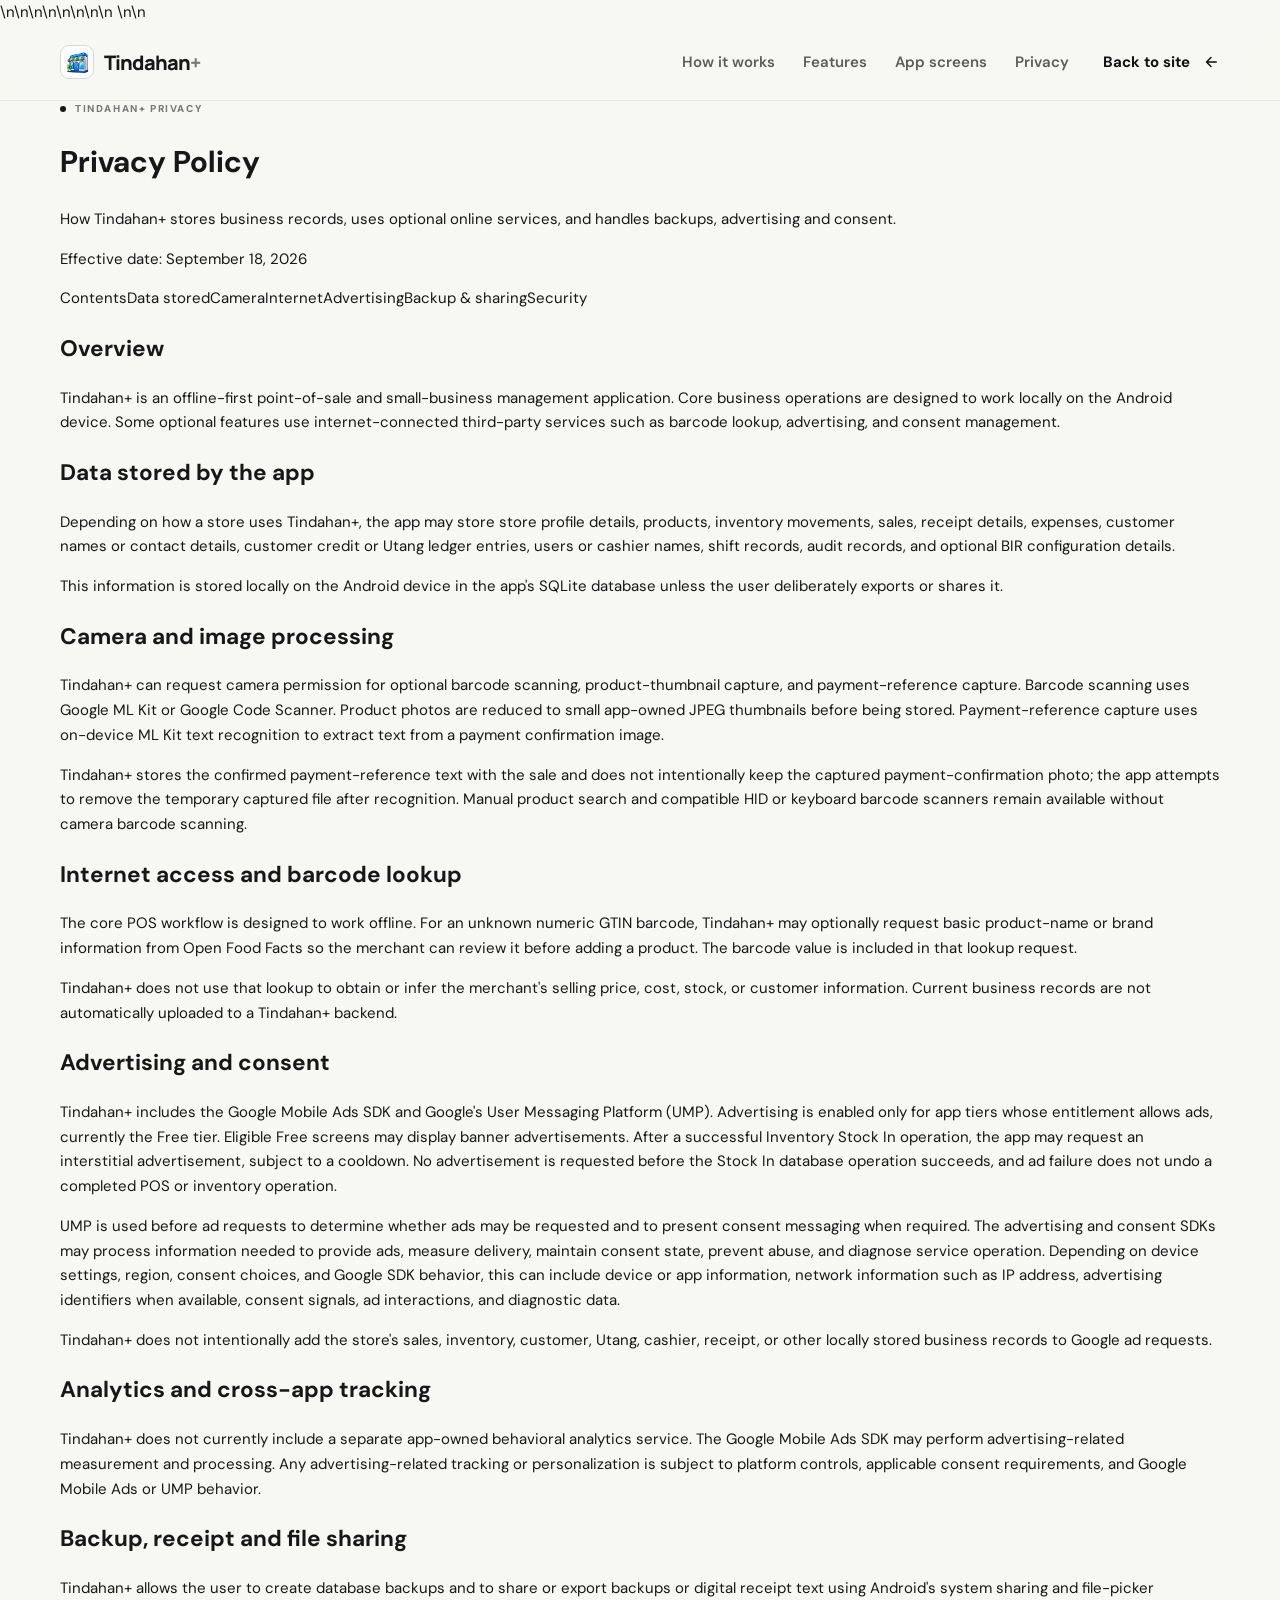
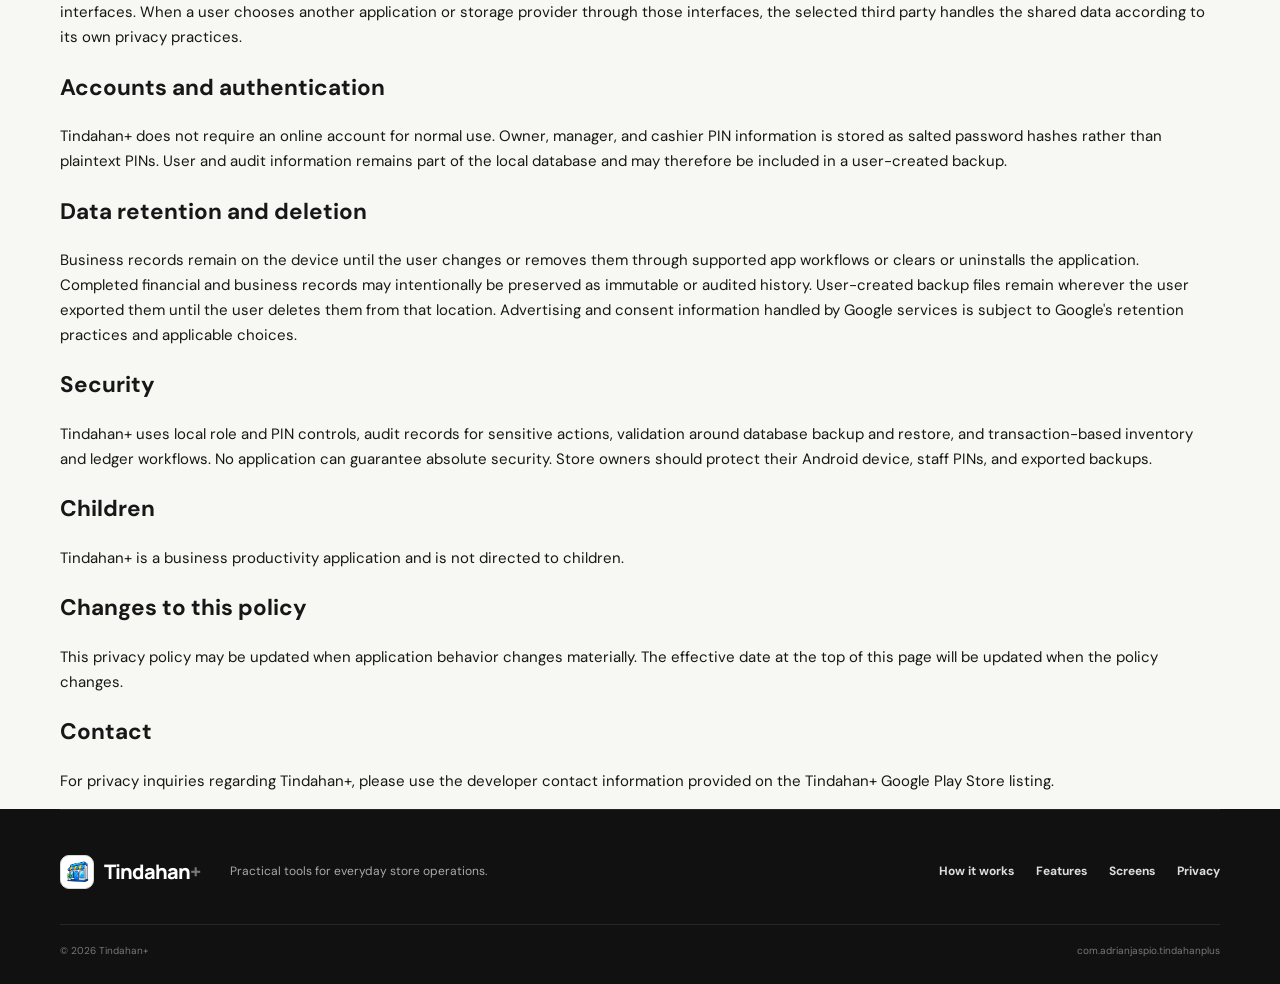
==== commit e6edf9d9: "Improve privacy page metadata semantics and accessibility" ====
--- a/privacy/index.html
+++ b/privacy/index.html
@@ -3,20 +3,20 @@
 <head>
 <meta charset="utf-8"><meta name="viewport" content="width=device-width,initial-scale=1">
 <meta name="theme-color" content="#111111">
-<meta name="description" content="Privacy Policy for the Tindahan+ Android application.">
-<link rel="stylesheet" href="../styles.css">
+<meta name="description" content="Privacy Policy for the Tindahan+ Android application.">\n<meta property="og:title" content="Privacy Policy — Tindahan+">\n<meta property="og:description" content="How Tindahan+ stores business records, uses optional online services, and handles backups, advertising and consent.">\n<meta property="og:type" content="website">\n<meta property="og:image" content="../Resources/AppLogo.png">\n<meta name="twitter:card" content="summary">\n<meta name="twitter:title" content="Privacy Policy — Tindahan+">\n<meta name="twitter:description" content="How Tindahan+ stores business records, uses optional online services, and handles backups, advertising and consent.">\n<meta name="twitter:image" content="../Resources/AppLogo.png">
+<link rel="preconnect" href="https://fonts.googleapis.com">\n<link rel="preconnect" href="https://fonts.gstatic.com" crossorigin>\n<link rel="stylesheet" href="../styles.css">
 <title>Privacy Policy — Tindahan+</title>
 </head>
 <body>
 <a class="skip" href="#main">Skip to content</a>
 <header class="header"><div class="shell nav">
-<a class="brand" href="../"><span class="brand-logo"><img src="../Resources/AppLogo.png" alt=""></span><span>Tindahan<span>+</span></span></a>
+<a class="brand" href="../"><span class="brand-logo"><img src="../Resources/AppLogo.png" alt="" width="25" height="25" decoding="async"></span><span>Tindahan<span>+</span></span></a>
 <nav aria-label="Main navigation"><a href="../#workflow">How it works</a><a href="../#features">Features</a><a href="../#screens">App screens</a><a href="./" aria-current="page">Privacy</a></nav>
 <a class="nav-button" href="../">Back to site <svg viewBox="0 0 24 24" aria-hidden="true"><path d="M19 12H6m6-6-6 6 6 6" fill="none" stroke="currentColor" stroke-width="2" stroke-linecap="round" stroke-linejoin="round"/></svg></a>
 </div></header>
 <main id="main" class="policy-page"><div class="shell policy-shell">
 <div class="eyebrow"><span></span> Tindahan+ privacy</div><h1>Privacy Policy</h1><p class="policy-lead">How Tindahan+ stores business records, uses optional online services, and handles backups, advertising and consent.</p><p class="effective">Effective date: September 18, 2026</p>
-<div class="policy-layout"><aside><span>Contents</span><a href="#stored">Data stored</a><a href="#camera">Camera</a><a href="#internet">Internet</a><a href="#ads">Advertising</a><a href="#backup">Backup &amp; sharing</a><a href="#security">Security</a></aside><div class="policy">
+<div class="policy-layout"><nav aria-label="Privacy policy sections"><span>Contents</span><a href="#stored">Data stored</a><a href="#camera">Camera</a><a href="#internet">Internet</a><a href="#ads">Advertising</a><a href="#backup">Backup &amp; sharing</a><a href="#security">Security</a></nav><div class="policy">
 <section><h2>Overview</h2><p>Tindahan+ is an offline-first point-of-sale and small-business management application. Core business operations are designed to work locally on the Android device. Some optional features use internet-connected third-party services such as barcode lookup, advertising, and consent management.</p></section>
 <section id="stored"><h2>Data stored by the app</h2><p>Depending on how a store uses Tindahan+, the app may store store profile details, products, inventory movements, sales, receipt details, expenses, customer names or contact details, customer credit or Utang ledger entries, users or cashier names, shift records, audit records, and optional BIR configuration details.</p><p>This information is stored locally on the Android device in the app's SQLite database unless the user deliberately exports or shares it.</p></section>
 <section id="camera"><h2>Camera and image processing</h2><p>Tindahan+ can request camera permission for optional barcode scanning, product-thumbnail capture, and payment-reference capture. Barcode scanning uses Google ML Kit or Google Code Scanner. Product photos are reduced to small app-owned JPEG thumbnails before being stored. Payment-reference capture uses on-device ML Kit text recognition to extract text from a payment confirmation image.</p><p>Tindahan+ stores the confirmed payment-reference text with the sale and does not intentionally keep the captured payment-confirmation photo; the app attempts to remove the temporary captured file after recognition. Manual product search and compatible HID or keyboard barcode scanners remain available without camera barcode scanning.</p></section>
@@ -31,5 +31,5 @@
 <section><h2>Changes to this policy</h2><p>This privacy policy may be updated when application behavior changes materially. The effective date at the top of this page will be updated when the policy changes.</p></section>
 <section><h2>Contact</h2><p>For privacy inquiries regarding Tindahan+, please use the developer contact information provided on the Tindahan+ Google Play Store listing.</p></section>
 </div></div></div></main>
-<footer><div class="shell footer"><div class="footer-top"><a class="brand" href="../"><span class="brand-logo"><img src="../Resources/AppLogo.png" alt=""></span><span>Tindahan<span>+</span></span></a><p>Practical tools for everyday store operations.</p><div class="footer-links"><a href="../#workflow">How it works</a><a href="../#features">Features</a><a href="../#screens">Screens</a><a href="./">Privacy</a></div></div><div class="footer-bottom"><span>© 2026 Tindahan+</span><span>com.adrianjaspio.tindahanplus</span></div></div></footer>
+<footer><div class="shell footer"><div class="footer-top"><a class="brand" href="../"><span class="brand-logo"><img src="../Resources/AppLogo.png" alt="" width="25" height="25" decoding="async"></span><span>Tindahan<span>+</span></span></a><p>Practical tools for everyday store operations.</p><div class="footer-links"><a href="../#workflow">How it works</a><a href="../#features">Features</a><a href="../#screens">Screens</a><a href="./">Privacy</a></div></div><div class="footer-bottom"><span>© 2026 Tindahan+</span><span>com.adrianjaspio.tindahanplus</span></div></div></footer>
 </body></html>
--- a/styles.css
+++ b/styles.css
@@ -1,18 +1,18 @@
 @import url('https://fonts.googleapis.com/css2?family=DM+Sans:wght@400;500;600;700&family=Manrope:wght@600;700;800&display=swap');
-:root{--ink:#171717;--deep:#111;--paper:#f7f7f3;--soft:#ecece8;--white:#fff;--line:#deded8;--muted:#6d6d67;--max:1160px}
+:root{--ink:#171717;--deep:#111;--paper:#f7f7f3;--soft:#ecece8;--white:#fff;--line:#deded8;--muted:#6d6d67;--accent:#b87919;--max:1160px}
 *{box-sizing:border-box}html{scroll-behavior:smooth}body{margin:0;background:var(--paper);color:var(--ink);font:15px/1.65 'DM Sans',system-ui,sans-serif}a{color:inherit;text-decoration:none}.shell{width:min(var(--max),calc(100% - 48px));margin:auto}.skip{position:absolute;left:-9999px}.skip:focus{left:16px;top:16px;background:#111;color:#fff;padding:10px;border-radius:8px;z-index:99}
 .header{height:76px;position:sticky;top:0;z-index:20;background:#f7f7f3ed;border-bottom:1px solid #deded880;backdrop-filter:blur(18px)}.nav{height:100%;display:flex;align-items:center;gap:34px}.brand{display:flex;align-items:center;gap:10px;font:800 20px 'Manrope';letter-spacing:-.05em}.brand>span:last-child>span{color:#777}.brand-logo{width:34px;height:34px;border-radius:9px;background:#fff;border:1px solid #d8d8d2;display:grid;place-items:center}.brand-logo img{width:25px;height:25px;object-fit:contain}.nav nav{display:flex;gap:28px;margin-left:auto;color:#5d5d58;font-weight:600}.nav nav a:hover{color:#111}.nav-button,.button,.text-link{display:inline-flex;align-items:center;gap:12px;font-weight:700}.nav-button{padding:10px 0;color:#111}svg{width:18px;height:18px}
-.hero{overflow:hidden}.hero-grid{min-height:700px;display:grid;grid-template-columns:1fr .9fr;align-items:center;gap:70px;padding:76px 0 92px}.eyebrow{display:flex;align-items:center;gap:9px;text-transform:uppercase;letter-spacing:.16em;font-size:10px;font-weight:800;color:#777}.eyebrow>span{width:6px;height:6px;border-radius:50%;background:#171717}.hero h1{font:800 clamp(3.8rem,6.4vw,6.35rem)/.91 'Manrope';letter-spacing:-.075em;margin:18px 0 25px}.hero h1 i{font-style:normal;color:#777}.hero-copy>p{max-width:610px;font-size:18px;line-height:1.7;color:var(--muted);margin:0}.hero-buttons{display:flex;align-items:center;gap:15px;margin-top:32px}.button{border-radius:9px;padding:13px 17px}.primary{background:#111;color:#fff;box-shadow:0 12px 25px #1111111c}.secondary{color:#333;border:1px solid #cfcfc9;background:#fff}.hero-facts{display:flex;gap:25px;margin-top:35px}.hero-facts span{display:flex;flex-direction:column;padding-left:14px;border-left:1px solid #cfcfc9}.hero-facts b{font-size:12px}.hero-facts small{font-size:10px;color:#777;margin-top:2px}
-.hero-product{height:540px;position:relative;display:grid;place-items:center}.hero-orbit{position:absolute;width:430px;height:430px;border-radius:50%;background:#e7e7e2}.hero-shot{position:relative;width:305px;height:540px;border-radius:28px;padding:8px;background:#111;box-shadow:0 35px 70px #11111130;transform:rotate(3deg);z-index:2;overflow:hidden}.hero-shot img{width:100%;height:100%;object-fit:cover;object-position:top;border-radius:22px}.hero-note{position:absolute;z-index:3;bottom:32px;left:8px;background:#fff;padding:13px 16px;border:1px solid var(--line);border-radius:12px;box-shadow:0 15px 35px #11111118}.hero-note strong,.hero-note span{display:block}.hero-note strong{font-size:12px}.hero-note span{font-size:10px;color:#777;margin-top:2px}
+.hero{overflow:hidden}.hero-grid{min-height:700px;display:grid;grid-template-columns:1fr .9fr;align-items:center;gap:70px;padding:76px 0 92px}.eyebrow{display:flex;align-items:center;gap:9px;text-transform:uppercase;letter-spacing:.16em;font-size:10px;font-weight:800;color:#777}.eyebrow>span{width:6px;height:6px;border-radius:50%;background:#171717}.hero h1{font:800 clamp(3.8rem,6.4vw,6.35rem)/.91 'Manrope';letter-spacing:-.075em;margin:18px 0 25px}.hero h1 i{font-style:normal;color:#777}.hero h1:after{content:'';display:block;width:54px;height:4px;border-radius:99px;background:var(--accent);margin-top:22px}.hero-copy>p{max-width:610px;font-size:18px;line-height:1.7;color:var(--muted);margin:0}.hero-buttons{display:flex;align-items:center;gap:15px;margin-top:32px}.button{border-radius:9px;padding:13px 17px}.primary{background:#111;color:#fff;box-shadow:0 12px 25px #1111111c}.secondary{color:#333;border:1px solid #cfcfc9;background:#fff}.hero-facts{display:flex;gap:25px;margin-top:35px}.hero-facts span{display:flex;flex-direction:column;padding-left:14px;border-left:1px solid #cfcfc9}.hero-facts b{font-size:12px}.hero-facts small{font-size:10px;color:#777;margin-top:2px}
+.hero-product{height:540px;position:relative;display:grid;place-items:center}.hero-glow{position:absolute;width:440px;height:440px;border-radius:50%;background:radial-gradient(circle,#e8e8e3 0%,#eeeeea 48%,transparent 70%)}.hero-shot{position:relative;width:305px;height:540px;border-radius:28px;padding:8px;background:#111;box-shadow:0 35px 70px #11111130;transform:rotate(3deg);z-index:2;overflow:hidden}.hero-shot img{width:100%;height:100%;object-fit:cover;object-position:top;border-radius:22px}.hero-note{position:absolute;z-index:3;bottom:32px;left:8px;background:#fff;padding:13px 16px;border:1px solid var(--line);border-radius:12px;box-shadow:0 15px 35px #11111118}.hero-note strong,.hero-note span{display:block}.hero-note strong{font-size:12px}.hero-note:before{content:'';display:inline-block;width:6px;height:6px;border-radius:50%;background:var(--accent);margin-right:7px;vertical-align:1px}.hero-note span{font-size:10px;color:#777;margin-top:2px}
 .capabilities{background:#111;color:#ddd}.capability-row{height:68px;display:flex;justify-content:space-between;align-items:center;font-size:10px;font-weight:800;letter-spacing:.17em}.capability-row span:not(:last-child):after{content:'•';margin-left:55px;color:#777}
 .section{padding:120px 0}.section-heading{display:grid;grid-template-columns:1fr 1fr;gap:70px;align-items:end;margin-bottom:55px}.section-heading h2{font:800 clamp(2.8rem,5vw,4.7rem)/.97 'Manrope';letter-spacing:-.065em;margin:12px 0 0}.section-heading>p{max-width:440px;color:var(--muted);font-size:16px;margin:0 0 5px}.section-heading.compact{margin-bottom:45px}
-.workflow-grid{display:grid;grid-template-columns:1.3fr .7fr;grid-template-rows:1fr 1fr;gap:18px}.workflow-card{border-radius:22px;background:#e8e8e3;padding:30px;min-height:390px;position:relative;overflow:hidden;display:flex;flex-direction:column}.workflow-card.featured{grid-row:span 2;min-height:798px}.workflow-card.dark-card{background:#111;color:#fff}.workflow-card.dark-card p{color:#bdbdb7}.card-top{display:flex;justify-content:space-between;color:#777;font-size:9px;font-weight:800;letter-spacing:.12em;text-transform:uppercase}.dark-card .card-top{color:#aaa}.workflow-card h3{font:800 30px/1.05 'Manrope';letter-spacing:-.05em;margin:14px 0 8px;max-width:430px}.workflow-card p{color:var(--muted);max-width:430px;margin:0}.workflow-card img{display:block;position:absolute;width:235px;height:345px;object-fit:cover;object-position:top;border-radius:22px;padding:6px;background:#111;box-shadow:0 25px 50px #11111125;right:28px;bottom:-100px;transform:rotate(-6deg)}.workflow-card.featured img{width:320px;height:470px;right:45px;bottom:-100px;transform:rotate(-5deg)}
+.workflow-grid{display:grid;grid-template-columns:1.3fr .7fr;grid-template-rows:1fr 1fr;gap:18px}.workflow-card{border-radius:22px;background:#e8e8e3;padding:30px;min-height:390px;position:relative;overflow:hidden;display:flex;flex-direction:column}.workflow-card.featured{grid-row:span 2;min-height:798px}.workflow-card.featured:before{content:'CORE WORKFLOW';position:absolute;right:28px;top:30px;font-size:9px;font-weight:800;letter-spacing:.14em;color:#aaa}.workflow-card.dark-card{background:#111;color:#fff}.workflow-card.dark-card p{color:#bdbdb7}.card-top{display:flex;justify-content:space-between;color:#777;font-size:9px;font-weight:800;letter-spacing:.12em;text-transform:uppercase}.dark-card .card-top{color:#aaa}.workflow-card h3{font:800 30px/1.05 'Manrope';letter-spacing:-.05em;margin:14px 0 8px;max-width:430px}.workflow-card p{color:var(--muted);max-width:430px;margin:0}.workflow-card img{display:block;position:absolute;width:235px;height:345px;object-fit:cover;object-position:top;border-radius:22px;padding:6px;background:#111;box-shadow:0 25px 50px #11111125;right:28px;bottom:-100px;transform:rotate(-6deg)}.workflow-card.featured img{width:320px;height:470px;right:45px;bottom:-100px;transform:rotate(-5deg)}
 .feature-section{background:#fff}.feature-grid{display:grid;grid-template-columns:repeat(4,1fr);border-top:1px solid var(--line)}.feature-grid article{padding:28px 24px 20px 0;border-right:1px solid var(--line);min-height:280px}.feature-grid article+article{padding-left:24px}.feature-grid article:last-child{border-right:0}.feature-grid article>span{font-size:10px;font-weight:800;color:#999991}.icon-box{width:44px;height:44px;border-radius:11px;background:#f0f0eb;color:#222;display:grid;place-items:center;border:1px solid #deded8;margin:34px 0 20px}.feature-grid h3{font:700 19px 'Manrope';margin:0 0 6px;letter-spacing:-.03em}.feature-grid p{font-size:13px;color:var(--muted);margin:0}
 .data-section{background:#ededeb}.data-grid{display:grid;grid-template-columns:1fr 1fr;gap:100px;align-items:start}.data-grid h2{font:800 clamp(2.6rem,4vw,4.1rem)/.98 'Manrope';letter-spacing:-.06em;margin:14px 0 20px}.data-grid p{max-width:560px;color:var(--muted);font-size:16px}.text-link{margin-top:20px;text-decoration:underline;text-underline-offset:4px}.data-list{border-top:1px solid #d4d4ce}.data-list>div{padding:22px 0;border-bottom:1px solid #d4d4ce}.data-list strong,.data-list span{display:block}.data-list strong{font:700 16px 'Manrope'}.data-list span{color:#6d6d67;font-size:13px;margin-top:5px}
 .screens{background:#f7f7f3}.screen-grid{display:grid;grid-template-columns:1.2fr .8fr .8fr;grid-template-rows:auto auto;gap:18px}.screen-grid figure{margin:0;background:#fff;border-radius:18px;padding:10px;border:1px solid var(--line);box-shadow:0 10px 30px #11111108}.screen-grid figure:first-child{grid-row:span 2}.screen-grid img{display:block;width:100%;height:360px;object-fit:cover;object-position:top;border-radius:12px;background:#ededeb}.screen-grid figure:first-child img{height:738px}.screen-grid figcaption{padding:14px 7px 5px}.screen-grid strong,.screen-grid span{display:block}.screen-grid strong{font-size:14px}.screen-grid span{font-size:11px;color:#777;margin-top:2px}
-.privacy-band{background:#111;color:#fff}.privacy-inner{padding:75px 0;display:grid;grid-template-columns:auto 1fr auto;align-items:center;gap:28px}.privacy-icon{width:54px;height:54px;border-radius:14px;background:#242424;display:grid;place-items:center}.privacy-inner h2{font:700 clamp(2rem,3vw,3rem)/1.05 'Manrope';letter-spacing:-.05em;margin:10px 0}.privacy-inner p{color:#bdbdb7;max-width:700px;margin:0}.eyebrow.light{color:#bdbdb7}.outline-button{border:1px solid #666;border-radius:9px;padding:12px 16px;display:flex;align-items:center;gap:10px;font-weight:700;white-space:nowrap}
+.privacy-band{background:#111;color:#fff}.privacy-icon{box-shadow:inset 0 0 0 1px #ffffff12}.privacy-inner{padding:75px 0;display:grid;grid-template-columns:auto 1fr auto;align-items:center;gap:28px}.privacy-icon{width:54px;height:54px;border-radius:14px;background:#242424;display:grid;place-items:center}.privacy-inner h2{font:700 clamp(2rem,3vw,3rem)/1.05 'Manrope';letter-spacing:-.05em;margin:10px 0}.privacy-inner p{color:#bdbdb7;max-width:700px;margin:0}.eyebrow.light{color:#bdbdb7}.outline-button{border:1px solid #666;border-radius:9px;padding:12px 16px;display:flex;align-items:center;gap:10px;font-weight:700;white-space:nowrap}
 .final{padding:28px 0 100px;background:#111}.final-inner{background:#f0f0eb;border-radius:22px;color:#111;padding:48px 55px;display:flex;align-items:center;gap:30px}.final h2{font:800 32px 'Manrope';letter-spacing:-.05em;margin:5px 0 4px}.final p{margin:0;color:#6d6d67}.final .white{margin-left:auto;background:#111;color:#fff}
 footer{background:#111;color:#fff}.footer{border-top:1px solid #ffffff18;padding:45px 0 25px}.footer-top{display:grid;grid-template-columns:auto 1fr auto;align-items:center;gap:30px}.footer p{color:#aaa;font-size:12px;margin:0}.footer-links{display:flex;gap:22px;font-size:12px;font-weight:700;color:#ddd}.footer-bottom{border-top:1px solid #ffffff18;margin-top:35px;padding-top:18px;display:flex;justify-content:space-between;color:#777;font-size:10px}
 @media(max-width:900px){.nav nav{display:none}.hero-grid{grid-template-columns:1fr;gap:20px}.hero-product{margin-top:20px}.section-heading{grid-template-columns:1fr;gap:20px}.workflow-grid{grid-template-columns:1fr}.workflow-card.featured{grid-row:auto;min-height:600px}.workflow-card{min-height:390px}.feature-grid{grid-template-columns:repeat(2,1fr)}.feature-grid article:nth-child(2){border-right:0}.feature-grid article:nth-child(3){padding-left:0;border-top:1px solid var(--line)}.feature-grid article:nth-child(4){border-top:1px solid var(--line)}.data-grid{grid-template-columns:1fr;gap:55px}.screen-grid{grid-template-columns:1fr 1fr}.screen-grid figure:first-child{grid-column:span 2;grid-row:auto}.screen-grid figure:first-child img{height:500px}.screen-grid img{height:430px}.privacy-inner{grid-template-columns:auto 1fr}.outline-button{grid-column:2;justify-self:start}.footer-top{grid-template-columns:1fr 1fr}.footer-links{justify-content:flex-end}}
-@media(max-width:600px){.shell{width:calc(100% - 32px)}.header{height:68px}.nav-button{font-size:12px}.hero-grid{padding:50px 0 70px}.hero h1{font-size:clamp(3.4rem,17vw,5rem)}.hero-copy>p{font-size:16px}.hero-buttons{flex-direction:column;align-items:flex-start}.hero-facts{gap:14px;flex-wrap:wrap}.hero-product{height:500px}.hero-shot{width:255px;height:460px}.hero-orbit{width:350px;height:350px}.hero-note{left:0;bottom:28px}.capability-row{width:720px;justify-content:flex-start;gap:42px}.capability-row span:not(:last-child):after{margin-left:42px}.section{padding:85px 0}.section-heading h2{font-size:2.8rem}.workflow-card,.workflow-card.featured{min-height:540px;padding:25px}.workflow-card img,.workflow-card.featured img{width:220px;height:340px;right:18px;bottom:-70px}.feature-grid{grid-template-columns:1fr}.feature-grid article,.feature-grid article+article{border-right:0;padding-left:0;padding-right:0;border-bottom:1px solid var(--line)}.feature-grid article:last-child{border-bottom:0}.screen-grid{grid-template-columns:1fr}.screen-grid figure:first-child{grid-column:auto}.screen-grid figure:first-child img,.screen-grid img{height:auto;aspect-ratio:9/16}.privacy-inner{grid-template-columns:1fr;padding:55px 0}.outline-button{grid-column:auto}.final{padding-bottom:65px}.final-inner{padding:30px;flex-wrap:wrap}.final .white{margin-left:0}.footer-top{grid-template-columns:1fr}.footer-links{justify-content:flex-start;flex-wrap:wrap}.footer-bottom{display:block}.footer-bottom span{display:block;margin-top:6px}}
+@media(max-width:600px){.shell{width:calc(100% - 32px)}.header{height:68px}.nav-button{font-size:12px}.hero-grid{padding:50px 0 70px}.hero h1{font-size:clamp(3.4rem,17vw,5rem)}.hero-copy>p{font-size:16px}.hero-buttons{flex-direction:column;align-items:flex-start}.hero-facts{gap:14px;flex-wrap:wrap}.hero-product{height:500px}.hero-shot{width:255px;height:460px}.hero-glow{width:350px;height:350px}.hero-note{left:0;bottom:28px}.capability-row{width:720px;justify-content:flex-start;gap:42px}.capability-row span:not(:last-child):after{margin-left:42px}.section{padding:85px 0}.section-heading h2{font-size:2.8rem}.workflow-card,.workflow-card.featured{min-height:540px;padding:25px}.workflow-card img,.workflow-card.featured img{width:220px;height:340px;right:18px;bottom:-70px}.feature-grid{grid-template-columns:1fr}.feature-grid article,.feature-grid article+article{border-right:0;padding-left:0;padding-right:0;border-bottom:1px solid var(--line)}.feature-grid article:last-child{border-bottom:0}.screen-grid{grid-template-columns:1fr}.screen-grid figure:first-child{grid-column:auto}.screen-grid figure:first-child img,.screen-grid img{height:auto;aspect-ratio:9/16}.privacy-inner{grid-template-columns:1fr;padding:55px 0}.outline-button{grid-column:auto}.final{padding-bottom:65px}.final-inner{padding:30px;flex-wrap:wrap}.final .white{margin-left:0}.footer-top{grid-template-columns:1fr}.footer-links{justify-content:flex-start;flex-wrap:wrap}.footer-bottom{display:block}.footer-bottom span{display:block;margin-top:6px}}
 @media(prefers-reduced-motion:reduce){html{scroll-behavior:auto}}
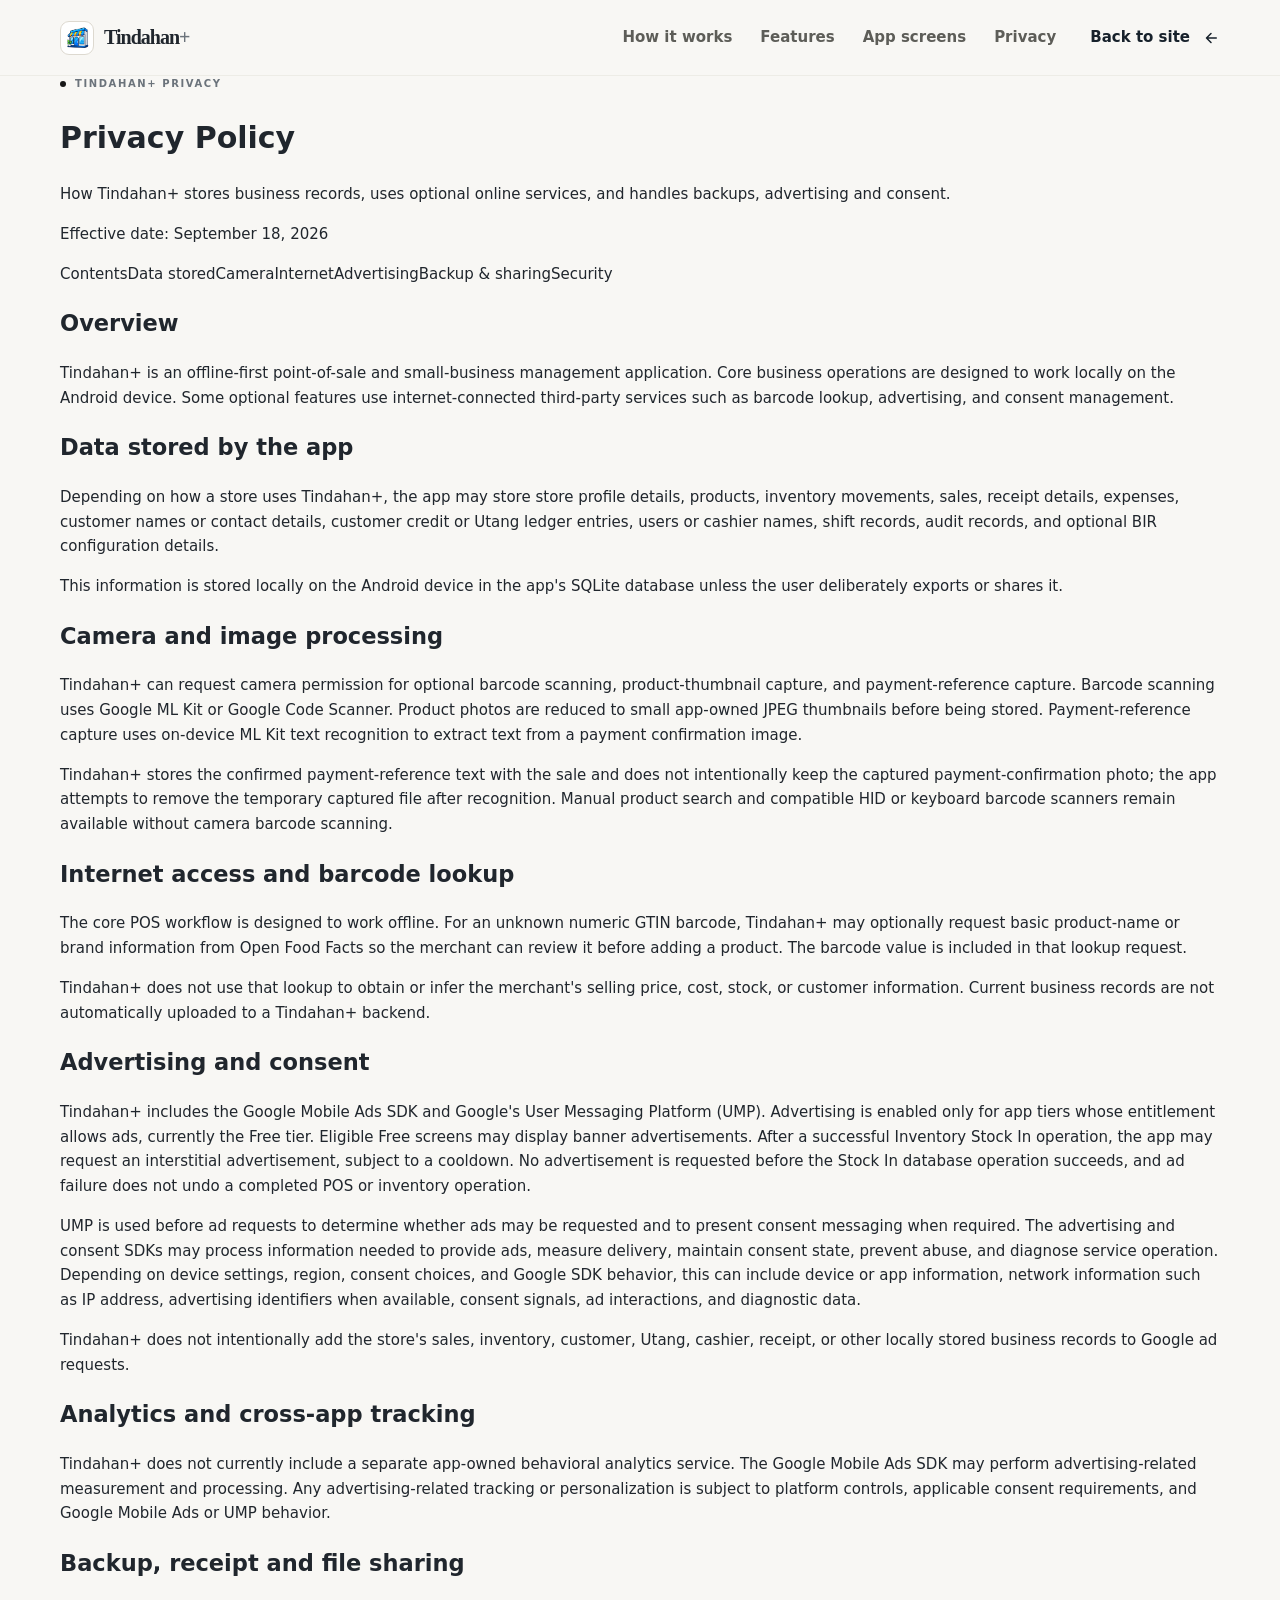
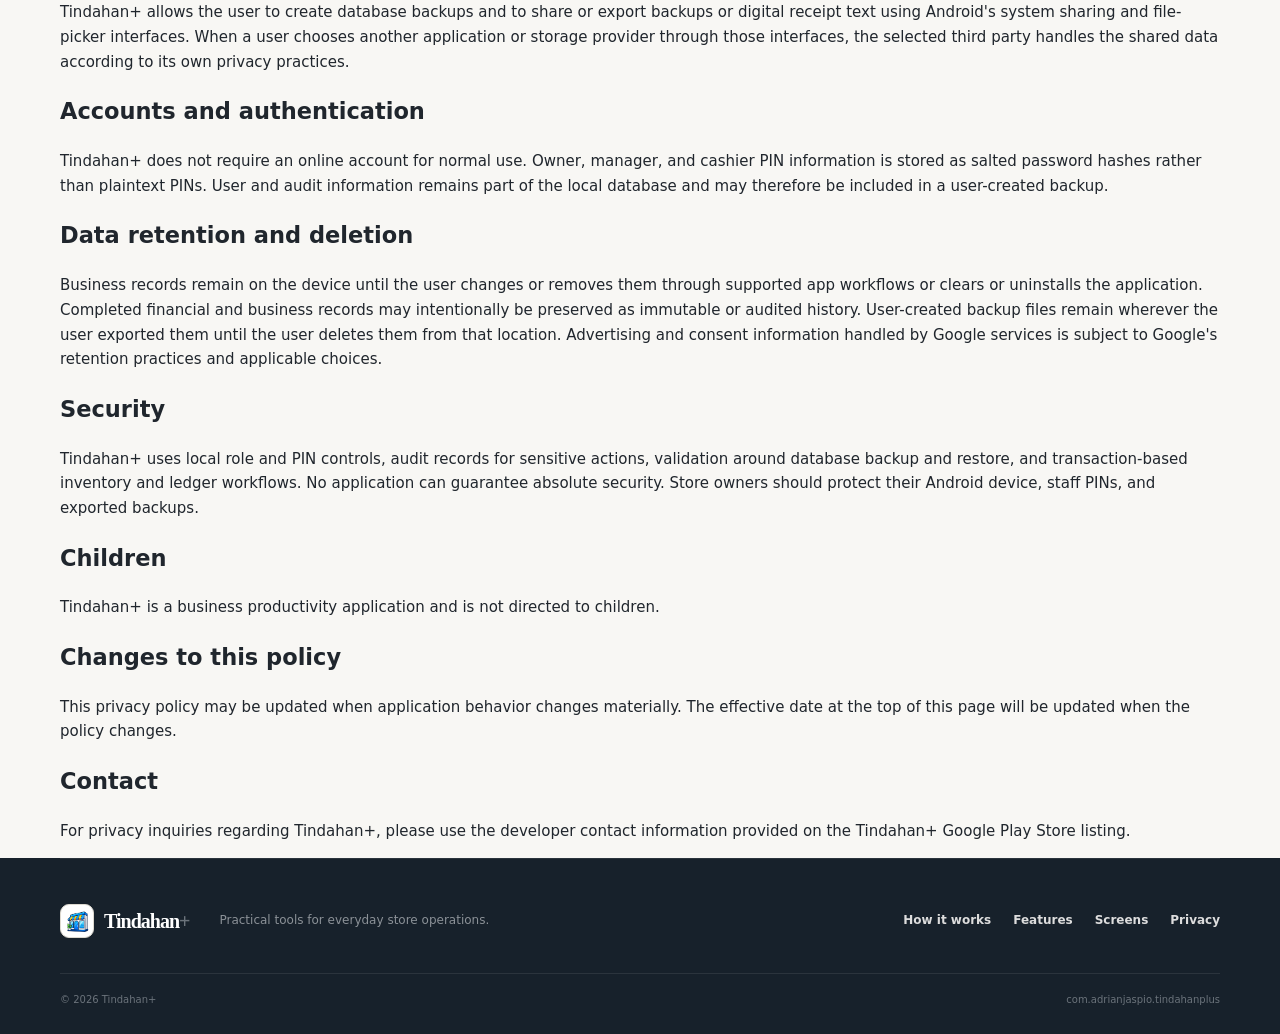
==== commit a077085d: "Fix privacy metadata and align theme color" ====
--- a/privacy/index.html
+++ b/privacy/index.html
@@ -2,9 +2,19 @@
 <html lang="en">
 <head>
 <meta charset="utf-8"><meta name="viewport" content="width=device-width,initial-scale=1">
-<meta name="theme-color" content="#111111">
-<meta name="description" content="Privacy Policy for the Tindahan+ Android application.">\n<meta property="og:title" content="Privacy Policy — Tindahan+">\n<meta property="og:description" content="How Tindahan+ stores business records, uses optional online services, and handles backups, advertising and consent.">\n<meta property="og:type" content="website">\n<meta property="og:image" content="../Resources/AppLogo.png">\n<meta name="twitter:card" content="summary">\n<meta name="twitter:title" content="Privacy Policy — Tindahan+">\n<meta name="twitter:description" content="How Tindahan+ stores business records, uses optional online services, and handles backups, advertising and consent.">\n<meta name="twitter:image" content="../Resources/AppLogo.png">
-<link rel="preconnect" href="https://fonts.googleapis.com">\n<link rel="preconnect" href="https://fonts.gstatic.com" crossorigin>\n<link rel="stylesheet" href="../styles.css">
+<meta name="theme-color" content="#17212b">
+<meta name="description" content="Privacy Policy for the Tindahan+ Android application.">
+<meta property="og:title" content="Privacy Policy — Tindahan+">
+<meta property="og:description" content="How Tindahan+ stores business records, uses optional online services, and handles backups, advertising and consent.">
+<meta property="og:type" content="website">
+<meta property="og:image" content="../Resources/AppLogo.png">
+<meta name="twitter:card" content="summary">
+<meta name="twitter:title" content="Privacy Policy — Tindahan+">
+<meta name="twitter:description" content="How Tindahan+ stores business records, uses optional online services, and handles backups, advertising and consent.">
+<meta name="twitter:image" content="../Resources/AppLogo.png">
+<link rel="preconnect" href="https://fonts.googleapis.com">
+<link rel="preconnect" href="https://fonts.gstatic.com" crossorigin>
+<link rel="stylesheet" href="../styles.css">
 <title>Privacy Policy — Tindahan+</title>
 </head>
 <body>
--- a/styles.css
+++ b/styles.css
@@ -1,18 +1,39 @@
-@import url('https://fonts.googleapis.com/css2?family=DM+Sans:wght@400;500;600;700&family=Manrope:wght@600;700;800&display=swap');
-:root{--ink:#171717;--deep:#111;--paper:#f7f7f3;--soft:#ecece8;--white:#fff;--line:#deded8;--muted:#6d6d67;--accent:#b87919;--max:1160px}
-*{box-sizing:border-box}html{scroll-behavior:smooth}body{margin:0;background:var(--paper);color:var(--ink);font:15px/1.65 'DM Sans',system-ui,sans-serif}a{color:inherit;text-decoration:none}.shell{width:min(var(--max),calc(100% - 48px));margin:auto}.skip{position:absolute;left:-9999px}.skip:focus{left:16px;top:16px;background:#111;color:#fff;padding:10px;border-radius:8px;z-index:99}
-.header{height:76px;position:sticky;top:0;z-index:20;background:#f7f7f3ed;border-bottom:1px solid #deded880;backdrop-filter:blur(18px)}.nav{height:100%;display:flex;align-items:center;gap:34px}.brand{display:flex;align-items:center;gap:10px;font:800 20px 'Manrope';letter-spacing:-.05em}.brand>span:last-child>span{color:#777}.brand-logo{width:34px;height:34px;border-radius:9px;background:#fff;border:1px solid #d8d8d2;display:grid;place-items:center}.brand-logo img{width:25px;height:25px;object-fit:contain}.nav nav{display:flex;gap:28px;margin-left:auto;color:#5d5d58;font-weight:600}.nav nav a:hover{color:#111}.nav-button,.button,.text-link{display:inline-flex;align-items:center;gap:12px;font-weight:700}.nav-button{padding:10px 0;color:#111}svg{width:18px;height:18px}
-.hero{overflow:hidden}.hero-grid{min-height:700px;display:grid;grid-template-columns:1fr .9fr;align-items:center;gap:70px;padding:76px 0 92px}.eyebrow{display:flex;align-items:center;gap:9px;text-transform:uppercase;letter-spacing:.16em;font-size:10px;font-weight:800;color:#777}.eyebrow>span{width:6px;height:6px;border-radius:50%;background:#171717}.hero h1{font:800 clamp(3.8rem,6.4vw,6.35rem)/.91 'Manrope';letter-spacing:-.075em;margin:18px 0 25px}.hero h1 i{font-style:normal;color:#777}.hero h1:after{content:'';display:block;width:54px;height:4px;border-radius:99px;background:var(--accent);margin-top:22px}.hero-copy>p{max-width:610px;font-size:18px;line-height:1.7;color:var(--muted);margin:0}.hero-buttons{display:flex;align-items:center;gap:15px;margin-top:32px}.button{border-radius:9px;padding:13px 17px}.primary{background:#111;color:#fff;box-shadow:0 12px 25px #1111111c}.secondary{color:#333;border:1px solid #cfcfc9;background:#fff}.hero-facts{display:flex;gap:25px;margin-top:35px}.hero-facts span{display:flex;flex-direction:column;padding-left:14px;border-left:1px solid #cfcfc9}.hero-facts b{font-size:12px}.hero-facts small{font-size:10px;color:#777;margin-top:2px}
-.hero-product{height:540px;position:relative;display:grid;place-items:center}.hero-glow{position:absolute;width:440px;height:440px;border-radius:50%;background:radial-gradient(circle,#e8e8e3 0%,#eeeeea 48%,transparent 70%)}.hero-shot{position:relative;width:305px;height:540px;border-radius:28px;padding:8px;background:#111;box-shadow:0 35px 70px #11111130;transform:rotate(3deg);z-index:2;overflow:hidden}.hero-shot img{width:100%;height:100%;object-fit:cover;object-position:top;border-radius:22px}.hero-note{position:absolute;z-index:3;bottom:32px;left:8px;background:#fff;padding:13px 16px;border:1px solid var(--line);border-radius:12px;box-shadow:0 15px 35px #11111118}.hero-note strong,.hero-note span{display:block}.hero-note strong{font-size:12px}.hero-note:before{content:'';display:inline-block;width:6px;height:6px;border-radius:50%;background:var(--accent);margin-right:7px;vertical-align:1px}.hero-note span{font-size:10px;color:#777;margin-top:2px}
-.capabilities{background:#111;color:#ddd}.capability-row{height:68px;display:flex;justify-content:space-between;align-items:center;font-size:10px;font-weight:800;letter-spacing:.17em}.capability-row span:not(:last-child):after{content:'•';margin-left:55px;color:#777}
+:root{--ink:#20262d;--deep:#17212b;--paper:#f8f7f4;--soft:#f0eee9;--white:#fff;--line:#e4e1da;--muted:#65707c;--accent:#b87919;--accent-soft:#f4e7cf;--success:#2f7d5a;--max:1160px}
+*{box-sizing:border-box}html{scroll-behavior:smooth}body{margin:0;background:var(--paper);color:var(--ink);font:15px/1.65 'DM Sans',system-ui,sans-serif}a{color:inherit;text-decoration:none}.shell{width:min(var(--max),calc(100% - 48px));margin:auto}.skip{position:absolute;left:-9999px}.skip:focus-visible{left:16px;top:16px;background:var(--deep);color:#fff;padding:10px;border-radius:8px;z-index:99}
+.header{height:76px;position:sticky;top:0;z-index:20;background:#f8f7f4ed;border-bottom:1px solid #e4e1da80;backdrop-filter:blur(18px)}.nav{height:100%;display:flex;align-items:center;gap:34px}.brand{display:flex;align-items:center;gap:10px;font:800 20px 'Manrope';letter-spacing:-.05em}.brand>span:last-child>span{color:#6b737b}.brand-logo{width:34px;height:34px;border-radius:9px;background:#fff;border:1px solid #ddd9d0;display:grid;place-items:center}.brand-logo img{width:25px;height:25px;object-fit:contain}.nav nav{display:flex;gap:28px;margin-left:auto;color:#5d5d58;font-weight:600}.nav nav a:hover{color:var(--deep)}.nav nav a:focus-visible,.nav-button:focus-visible,.button:focus-visible,.text-link:focus-visible,.outline-button:focus-visible,.brand:focus-visible{outline:3px solid var(--accent);outline-offset:4px;border-radius:6px}.nav-button,.button,.text-link{display:inline-flex;align-items:center;gap:12px;font-weight:700}.nav-button{padding:10px 0;color:var(--deep)}svg{width:18px;height:18px}
+.hero{overflow:hidden}.hero-grid{min-height:700px;display:grid;grid-template-columns:1fr .9fr;align-items:center;gap:70px;padding:76px 0 92px}.eyebrow{display:flex;align-items:center;gap:9px;text-transform:uppercase;letter-spacing:.16em;font-size:10px;font-weight:800;color:#6b737b}.eyebrow>span{width:6px;height:6px;border-radius:50%;background:#171717}.hero h1{font:800 clamp(3.8rem,6.4vw,6.35rem)/.91 'Manrope';letter-spacing:-.075em;margin:18px 0 25px}.hero h1 i{font-style:normal;color:#6b737b}.hero h1:after{content:'';display:block;width:54px;height:4px;border-radius:99px;background:var(--accent);margin-top:22px}.hero-copy>p{max-width:610px;font-size:18px;line-height:1.7;color:var(--muted);margin:0}.hero-buttons{display:flex;align-items:center;gap:15px;margin-top:32px}.button{border-radius:10px;padding:13px 17px}.primary{background:var(--accent);color:#fff;box-shadow:0 12px 25px #17212b1c}.secondary{color:var(--deep);border:1px solid #d5d1c8;background:#fff}.hero-facts{display:flex;gap:25px;margin-top:35px}.hero-facts span{display:flex;flex-direction:column;padding-left:14px;border-left:1px solid #cfcfc9}.hero-facts b{font-size:12px}.hero-facts small{font-size:10px;color:#6b737b;margin-top:2px}
+.hero-product{height:540px;position:relative;display:grid;place-items:center}.hero-glow{position:absolute;width:440px;height:440px;border-radius:50%;background:radial-gradient(circle,#f0e5d2 0%,#f3eee5 48%,transparent 70%)}.hero-shot{position:relative;width:305px;height:540px;border-radius:28px;padding:8px;background:var(--deep);box-shadow:0 35px 70px #11111130;transform:rotate(3deg);z-index:2;overflow:hidden}.hero-shot img{width:100%;height:100%;object-fit:cover;object-position:top;border-radius:22px}.hero-note{position:absolute;z-index:3;bottom:32px;left:8px;background:#fff;padding:13px 16px;border:1px solid var(--line);border-radius:12px;box-shadow:0 15px 35px #11111118}.hero-note strong,.hero-note span{display:block}.hero-note strong{font-size:12px}.hero-note:before{content:'';display:inline-block;width:6px;height:6px;border-radius:50%;background:var(--success);margin-right:7px;vertical-align:1px}.hero-note span{font-size:10px;color:#6b737b;margin-top:2px}
+.capabilities{background:var(--deep);color:#e5e7e8;overflow-x:auto}.capability-row{height:68px;display:flex;justify-content:space-between;align-items:center;font-size:10px;font-weight:800;letter-spacing:.17em}.capability-row span:not(:last-child):after{content:'•';margin-left:55px;color:#6b737b}
 .section{padding:120px 0}.section-heading{display:grid;grid-template-columns:1fr 1fr;gap:70px;align-items:end;margin-bottom:55px}.section-heading h2{font:800 clamp(2.8rem,5vw,4.7rem)/.97 'Manrope';letter-spacing:-.065em;margin:12px 0 0}.section-heading>p{max-width:440px;color:var(--muted);font-size:16px;margin:0 0 5px}.section-heading.compact{margin-bottom:45px}
-.workflow-grid{display:grid;grid-template-columns:1.3fr .7fr;grid-template-rows:1fr 1fr;gap:18px}.workflow-card{border-radius:22px;background:#e8e8e3;padding:30px;min-height:390px;position:relative;overflow:hidden;display:flex;flex-direction:column}.workflow-card.featured{grid-row:span 2;min-height:798px}.workflow-card.featured:before{content:'CORE WORKFLOW';position:absolute;right:28px;top:30px;font-size:9px;font-weight:800;letter-spacing:.14em;color:#aaa}.workflow-card.dark-card{background:#111;color:#fff}.workflow-card.dark-card p{color:#bdbdb7}.card-top{display:flex;justify-content:space-between;color:#777;font-size:9px;font-weight:800;letter-spacing:.12em;text-transform:uppercase}.dark-card .card-top{color:#aaa}.workflow-card h3{font:800 30px/1.05 'Manrope';letter-spacing:-.05em;margin:14px 0 8px;max-width:430px}.workflow-card p{color:var(--muted);max-width:430px;margin:0}.workflow-card img{display:block;position:absolute;width:235px;height:345px;object-fit:cover;object-position:top;border-radius:22px;padding:6px;background:#111;box-shadow:0 25px 50px #11111125;right:28px;bottom:-100px;transform:rotate(-6deg)}.workflow-card.featured img{width:320px;height:470px;right:45px;bottom:-100px;transform:rotate(-5deg)}
-.feature-section{background:#fff}.feature-grid{display:grid;grid-template-columns:repeat(4,1fr);border-top:1px solid var(--line)}.feature-grid article{padding:28px 24px 20px 0;border-right:1px solid var(--line);min-height:280px}.feature-grid article+article{padding-left:24px}.feature-grid article:last-child{border-right:0}.feature-grid article>span{font-size:10px;font-weight:800;color:#999991}.icon-box{width:44px;height:44px;border-radius:11px;background:#f0f0eb;color:#222;display:grid;place-items:center;border:1px solid #deded8;margin:34px 0 20px}.feature-grid h3{font:700 19px 'Manrope';margin:0 0 6px;letter-spacing:-.03em}.feature-grid p{font-size:13px;color:var(--muted);margin:0}
-.data-section{background:#ededeb}.data-grid{display:grid;grid-template-columns:1fr 1fr;gap:100px;align-items:start}.data-grid h2{font:800 clamp(2.6rem,4vw,4.1rem)/.98 'Manrope';letter-spacing:-.06em;margin:14px 0 20px}.data-grid p{max-width:560px;color:var(--muted);font-size:16px}.text-link{margin-top:20px;text-decoration:underline;text-underline-offset:4px}.data-list{border-top:1px solid #d4d4ce}.data-list>div{padding:22px 0;border-bottom:1px solid #d4d4ce}.data-list strong,.data-list span{display:block}.data-list strong{font:700 16px 'Manrope'}.data-list span{color:#6d6d67;font-size:13px;margin-top:5px}
-.screens{background:#f7f7f3}.screen-grid{display:grid;grid-template-columns:1.2fr .8fr .8fr;grid-template-rows:auto auto;gap:18px}.screen-grid figure{margin:0;background:#fff;border-radius:18px;padding:10px;border:1px solid var(--line);box-shadow:0 10px 30px #11111108}.screen-grid figure:first-child{grid-row:span 2}.screen-grid img{display:block;width:100%;height:360px;object-fit:cover;object-position:top;border-radius:12px;background:#ededeb}.screen-grid figure:first-child img{height:738px}.screen-grid figcaption{padding:14px 7px 5px}.screen-grid strong,.screen-grid span{display:block}.screen-grid strong{font-size:14px}.screen-grid span{font-size:11px;color:#777;margin-top:2px}
-.privacy-band{background:#111;color:#fff}.privacy-icon{box-shadow:inset 0 0 0 1px #ffffff12}.privacy-inner{padding:75px 0;display:grid;grid-template-columns:auto 1fr auto;align-items:center;gap:28px}.privacy-icon{width:54px;height:54px;border-radius:14px;background:#242424;display:grid;place-items:center}.privacy-inner h2{font:700 clamp(2rem,3vw,3rem)/1.05 'Manrope';letter-spacing:-.05em;margin:10px 0}.privacy-inner p{color:#bdbdb7;max-width:700px;margin:0}.eyebrow.light{color:#bdbdb7}.outline-button{border:1px solid #666;border-radius:9px;padding:12px 16px;display:flex;align-items:center;gap:10px;font-weight:700;white-space:nowrap}
-.final{padding:28px 0 100px;background:#111}.final-inner{background:#f0f0eb;border-radius:22px;color:#111;padding:48px 55px;display:flex;align-items:center;gap:30px}.final h2{font:800 32px 'Manrope';letter-spacing:-.05em;margin:5px 0 4px}.final p{margin:0;color:#6d6d67}.final .white{margin-left:auto;background:#111;color:#fff}
-footer{background:#111;color:#fff}.footer{border-top:1px solid #ffffff18;padding:45px 0 25px}.footer-top{display:grid;grid-template-columns:auto 1fr auto;align-items:center;gap:30px}.footer p{color:#aaa;font-size:12px;margin:0}.footer-links{display:flex;gap:22px;font-size:12px;font-weight:700;color:#ddd}.footer-bottom{border-top:1px solid #ffffff18;margin-top:35px;padding-top:18px;display:flex;justify-content:space-between;color:#777;font-size:10px}
+.workflow-grid{display:grid;grid-template-columns:1.3fr .7fr;grid-template-rows:1fr 1fr;gap:18px}.workflow-card{border-radius:22px;background:#eeece6;padding:30px;min-height:390px;position:relative;overflow:hidden;display:flex;flex-direction:column}.workflow-card.featured{grid-row:span 2;min-height:798px}.workflow-card.featured:before{content:'CORE WORKFLOW';position:absolute;right:28px;top:30px;font-size:9px;font-weight:800;letter-spacing:.14em;color:#8b9197}.workflow-card.dark-card{background:var(--deep);color:#fff}.workflow-card.dark-card p{color:#c5c8ca}.card-top{display:flex;justify-content:space-between;color:#6b737b;font-size:9px;font-weight:800;letter-spacing:.12em;text-transform:uppercase}.dark-card .card-top{color:#8b9197}.workflow-card h3{font:800 30px/1.05 'Manrope';letter-spacing:-.05em;margin:14px 0 8px;max-width:430px}.workflow-card p{color:var(--muted);max-width:430px;margin:0}.workflow-card img{display:block;position:absolute;width:235px;height:345px;object-fit:cover;object-position:top;border-radius:22px;padding:6px;background:var(--deep);box-shadow:0 25px 50px #11111125;right:28px;bottom:-100px;transform:rotate(-6deg)}.workflow-card.featured img{width:320px;height:470px;right:45px;bottom:-100px;transform:rotate(-5deg)}
+.feature-section{background:#fff}.feature-grid{display:grid;grid-template-columns:repeat(4,1fr);border-top:1px solid var(--line)}.feature-grid article{padding:28px 24px 20px 0;border-right:1px solid var(--line);min-height:280px}.feature-grid article+article{padding-left:24px}.feature-grid article:last-child{border-right:0}.feature-grid article>span{font-size:10px;font-weight:800;color:#999991}.icon-box{width:44px;height:44px;border-radius:11px;background:var(--accent-soft);color:#222;display:grid;place-items:center;border:1px solid #e4e1da;margin:34px 0 20px}.feature-grid h3{font:700 19px 'Manrope';margin:0 0 6px;letter-spacing:-.03em}.feature-grid p{font-size:13px;color:var(--muted);margin:0}
+.data-section{background:#eeecea}.data-grid{display:grid;grid-template-columns:1fr 1fr;gap:100px;align-items:start}.data-grid h2{font:800 clamp(2.6rem,4vw,4.1rem)/.98 'Manrope';letter-spacing:-.06em;margin:14px 0 20px}.data-grid p{max-width:560px;color:var(--muted);font-size:16px}.text-link{margin-top:20px;text-decoration:underline;text-underline-offset:4px}.data-list{border-top:1px solid #d4d4ce}.data-list>div{padding:22px 0;border-bottom:1px solid #d4d4ce}.data-list strong,.data-list span{display:block}.data-list strong{font:700 16px 'Manrope'}.data-list span{color:#65707c;font-size:13px;margin-top:5px}
+.screens{background:#f8f7f4}.screen-grid{display:grid;grid-template-columns:1.2fr .8fr .8fr;grid-template-rows:auto auto;gap:18px}.screen-grid figure{margin:0;background:#fff;border-radius:18px;padding:10px;border:1px solid var(--line);box-shadow:0 10px 30px #11111108}.screen-grid figure:first-child{grid-row:span 2}.screen-grid img{display:block;width:100%;height:360px;object-fit:cover;object-position:top;border-radius:12px;background:#eeecea}.screen-grid figure:first-child img{height:738px}.screen-grid figcaption{padding:14px 7px 5px}.screen-grid strong,.screen-grid span{display:block}.screen-grid strong{font-size:14px}.screen-grid span{font-size:11px;color:#6b737b;margin-top:2px}
+.privacy-band{background:var(--deep);color:#fff}.privacy-icon{box-shadow:inset 0 0 0 1px #ffffff12}.privacy-inner{padding:75px 0;display:grid;grid-template-columns:auto 1fr auto;align-items:center;gap:28px}.privacy-icon{width:54px;height:54px;border-radius:14px;background:#25313a;display:grid;place-items:center}.privacy-inner h2{font:700 clamp(2rem,3vw,3rem)/1.05 'Manrope';letter-spacing:-.05em;margin:10px 0}.privacy-inner p{color:#c5c8ca;max-width:700px;margin:0}.eyebrow.light{color:#c5c8ca}.outline-button{border:1px solid #666;border-radius:9px;padding:12px 16px;display:flex;align-items:center;gap:10px;font-weight:700;white-space:nowrap}
+.final{padding:28px 0 100px;background:var(--deep)}.final-inner{background:#f0eee9;border-radius:22px;color:var(--deep);padding:48px 55px;display:flex;align-items:center;gap:30px}.final h2{font:800 32px 'Manrope';letter-spacing:-.05em;margin:5px 0 4px}.final p{margin:0;color:#65707c}.final .white{margin-left:auto;background:var(--deep);color:#fff}
+footer{background:var(--deep);color:#fff}.footer{border-top:1px solid #ffffff16;padding:45px 0 25px}.footer-top{display:grid;grid-template-columns:auto 1fr auto;align-items:center;gap:30px}.footer p{color:#8b9197;font-size:12px;margin:0}.footer-links{display:flex;gap:22px;font-size:12px;font-weight:700;color:#ddd}.footer-bottom{border-top:1px solid #ffffff16;margin-top:35px;padding-top:18px;display:flex;justify-content:space-between;color:#6b737b;font-size:10px}
 @media(max-width:900px){.nav nav{display:none}.hero-grid{grid-template-columns:1fr;gap:20px}.hero-product{margin-top:20px}.section-heading{grid-template-columns:1fr;gap:20px}.workflow-grid{grid-template-columns:1fr}.workflow-card.featured{grid-row:auto;min-height:600px}.workflow-card{min-height:390px}.feature-grid{grid-template-columns:repeat(2,1fr)}.feature-grid article:nth-child(2){border-right:0}.feature-grid article:nth-child(3){padding-left:0;border-top:1px solid var(--line)}.feature-grid article:nth-child(4){border-top:1px solid var(--line)}.data-grid{grid-template-columns:1fr;gap:55px}.screen-grid{grid-template-columns:1fr 1fr}.screen-grid figure:first-child{grid-column:span 2;grid-row:auto}.screen-grid figure:first-child img{height:500px}.screen-grid img{height:430px}.privacy-inner{grid-template-columns:auto 1fr}.outline-button{grid-column:2;justify-self:start}.footer-top{grid-template-columns:1fr 1fr}.footer-links{justify-content:flex-end}}
 @media(max-width:600px){.shell{width:calc(100% - 32px)}.header{height:68px}.nav-button{font-size:12px}.hero-grid{padding:50px 0 70px}.hero h1{font-size:clamp(3.4rem,17vw,5rem)}.hero-copy>p{font-size:16px}.hero-buttons{flex-direction:column;align-items:flex-start}.hero-facts{gap:14px;flex-wrap:wrap}.hero-product{height:500px}.hero-shot{width:255px;height:460px}.hero-glow{width:350px;height:350px}.hero-note{left:0;bottom:28px}.capability-row{width:720px;justify-content:flex-start;gap:42px}.capability-row span:not(:last-child):after{margin-left:42px}.section{padding:85px 0}.section-heading h2{font-size:2.8rem}.workflow-card,.workflow-card.featured{min-height:540px;padding:25px}.workflow-card img,.workflow-card.featured img{width:220px;height:340px;right:18px;bottom:-70px}.feature-grid{grid-template-columns:1fr}.feature-grid article,.feature-grid article+article{border-right:0;padding-left:0;padding-right:0;border-bottom:1px solid var(--line)}.feature-grid article:last-child{border-bottom:0}.screen-grid{grid-template-columns:1fr}.screen-grid figure:first-child{grid-column:auto}.screen-grid figure:first-child img,.screen-grid img{height:auto;aspect-ratio:9/16}.privacy-inner{grid-template-columns:1fr;padding:55px 0}.outline-button{grid-column:auto}.final{padding-bottom:65px}.final-inner{padding:30px;flex-wrap:wrap}.final .white{margin-left:0}.footer-top{grid-template-columns:1fr}.footer-links{justify-content:flex-start;flex-wrap:wrap}.footer-bottom{display:block}.footer-bottom span{display:block;margin-top:6px}}
-@media(prefers-reduced-motion:reduce){html{scroll-behavior:auto}}+@media(prefers-reduced-motion:reduce){html{scroll-behavior:auto}.hero-shot,.workflow-card img{transform:none}}
+/* Interactive product motion */
+.reveal{opacity:0;transform:translateY(22px);transition:opacity .65s ease,transform .65s cubic-bezier(.2,.75,.25,1)}
+.reveal.is-visible{opacity:1;transform:none}
+.workflow-card{transition:transform .35s ease,box-shadow .35s ease,background-color .35s ease}
+.workflow-card:hover,.workflow-card:focus-visible{transform:translateY(-6px);box-shadow:0 24px 45px #11111114;outline:none}
+.workflow-card img{transition:transform .55s cubic-bezier(.2,.75,.25,1),filter .35s ease}
+.workflow-card:hover img,.workflow-card:focus-visible img{transform:rotate(-3deg) translateY(-12px) scale(1.025);filter:saturate(1.03)}
+.workflow-card.featured:hover img,.workflow-card.featured:focus-visible img{transform:rotate(-2deg) translateY(-14px) scale(1.025)}
+.hero-product{perspective:1000px}
+.hero-shot{animation:hero-float 6s ease-in-out infinite}
+.hero-note{animation:note-float 5s ease-in-out infinite}
+.hero-note:before{animation:status-pulse 2.2s ease-in-out infinite}
+.capability-row span{transition:color .25s ease,transform .25s ease}
+.capability-row span:hover{color:#fff;transform:translateY(-2px)}
+@keyframes hero-float{0%,100%{transform:rotate(3deg) translateY(0)}50%{transform:rotate(2deg) translateY(-8px)}}
+@keyframes note-float{0%,100%{transform:translateY(0)}50%{transform:translateY(-5px)}}
+@keyframes status-pulse{0%,100%{box-shadow:0 0 0 0 #2f7d5a00}50%{box-shadow:0 0 0 5px #2f7d5a22}}
+@media(max-width:600px){.hero-shot{animation-duration:7s}.reveal{transform:translateY(14px)}}
+@media(prefers-reduced-motion:reduce){.reveal{opacity:1;transform:none;transition:none}.hero-shot,.hero-note{animation:none}.workflow-card,.workflow-card img{transition:none}}
+
+/* Brand color system */
+.primary:hover{background:#9f6815}.secondary:hover{background:#faf6ee;border-color:#c8a66d}.outline-button:hover{border-color:var(--accent);color:#fff;background:#25313a}.text-link:hover{color:var(--accent)}.nav-button:hover{color:var(--accent)}.footer-links a:hover{color:#fff}
